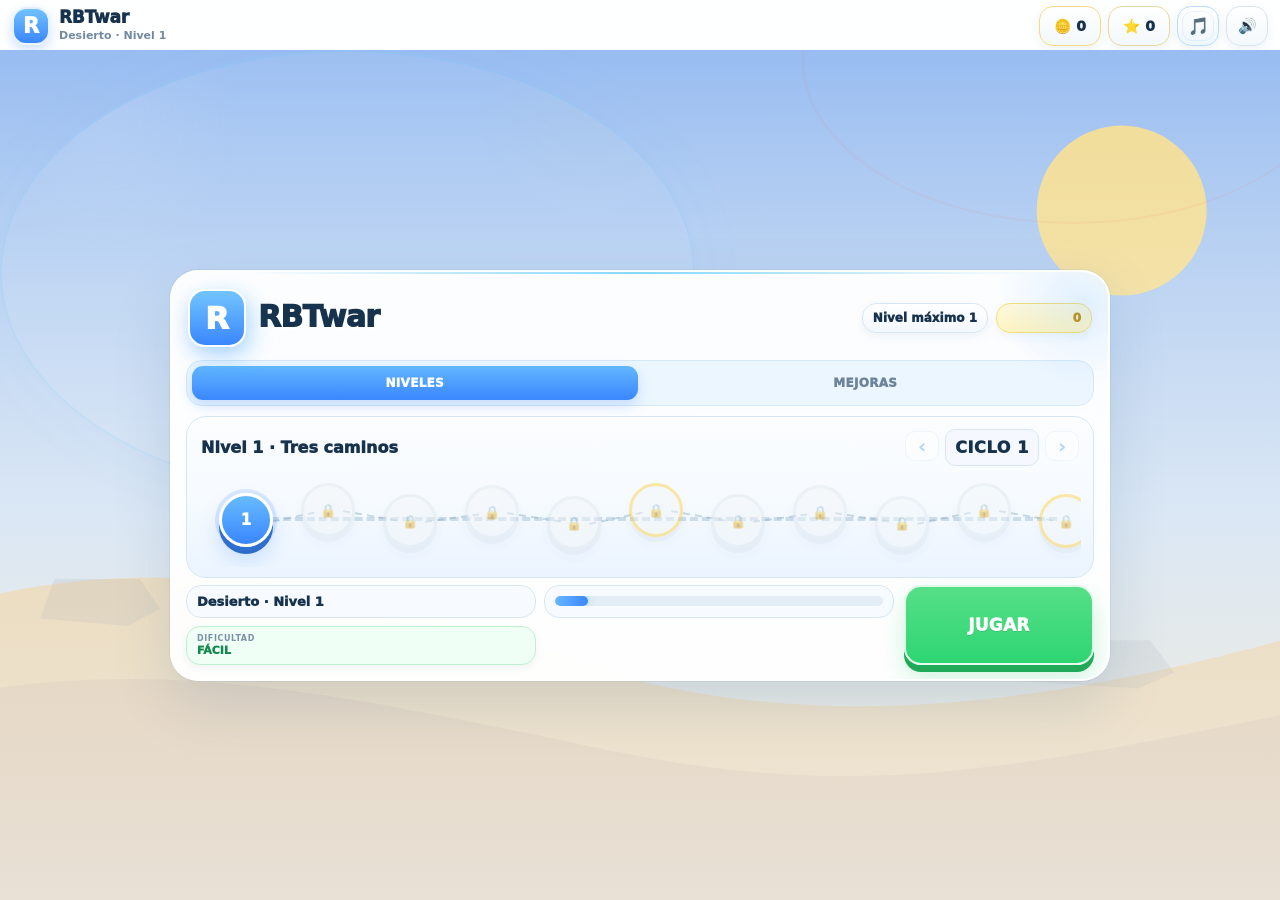
==== index.html @ 416ce88c "Completar integración visual de las 30 unidades en intros" ====
<!doctype html>
<html lang="es">
<head>
  <meta charset="utf-8" />
  <meta name="viewport" content="width=device-width, initial-scale=1, maximum-scale=1, user-scalable=no, viewport-fit=cover" />
  <meta name="theme-color" content="#DFF3FF" />
  <meta name="mobile-web-app-capable" content="yes" />
  <meta name="apple-mobile-web-app-capable" content="yes" />
  <meta name="apple-mobile-web-app-status-bar-style" content="default" />
  <meta name="description" content="RBTwar - estrategia ligera de robots por pelotones para celular." />
  <link rel="icon" href="favicon.svg?v=37" type="image/svg+xml" />
  <title>RBTwar</title>
  <link rel="stylesheet" href="styles.css?v=37" />
  <link rel="stylesheet" href="menu-v8.css?v=37" />
  <link rel="stylesheet" href="v10.css?v=37" />
  <link rel="stylesheet" href="v11.css?v=37" />
  <link rel="stylesheet" href="v12.css?v=37" />
  <link rel="stylesheet" href="v13.css?v=37" />
  <link rel="stylesheet" href="v14.css?v=37" />
  <link rel="stylesheet" href="v17.css?v=37" />
  <link rel="stylesheet" href="v24.css?v=37" />
  <link rel="stylesheet" href="v26.css?v=37" />
  <link rel="stylesheet" href="v27.css?v=37" />
  <link rel="stylesheet" href="v28.css?v=37" />
  <link rel="stylesheet" href="v31.css?v=37" />
  <link rel="stylesheet" href="v32.css?v=37" />
  <link rel="stylesheet" href="v34.css?v=37" />
  <link rel="stylesheet" href="v36.css?v=37" />
</head>
<body data-biome="desert">
  <div id="app">
    <header class="topbar">
      <div class="brand">
        <span class="brand-mark">R</span>
        <div class="brand-copy">
          <strong>RBTwar</strong>
          <small id="worldLabel">Desierto · Nivel 1</small>
        </div>
      </div>
      <div class="hud">
        <div class="hud-chip" aria-label="Monedas"><span>🪙</span><b id="coinCount">0</b></div>
        <div class="hud-chip" aria-label="Estrellas"><span>⭐</span><b id="starCount">0</b></div>
        <button id="musicBtn" class="icon-btn music-on" type="button" aria-label="Silenciar música" title="Música activada">🎵</button>
        <button id="soundBtn" class="icon-btn" type="button" aria-label="Silenciar efectos">🔊</button>
        <button id="pauseBtn" class="icon-btn" type="button" aria-label="Pausar">Ⅱ</button>
      </div>
    </header>

    <main class="game-shell">
      <canvas id="gameCanvas" aria-label="Campo de batalla de RBTwar"></canvas>

      <div id="tutorial" class="tutorial hidden">
        <span>☝️ Arrastra tus robots → 🏰 CORE rojo</span>
        <button id="tutorialClose" type="button">OK</button>
      </div>

      <div id="selectionPanel" class="selection-panel hidden">
        <div><strong id="selectedSquadLabel">BAS · 5</strong></div>
        <span id="selectedSquadType">Nv.1</span>
        <button id="cancelSelection" type="button" aria-label="Cerrar selección">×</button>
      </div>

      <div id="toast" class="toast" role="status" aria-live="polite"></div>

      <section id="startScreen" class="start-screen" aria-modal="true" role="dialog">
        <div class="start-card">
          <div class="start-hero">
            <div class="start-logo-wrap">
              <div class="start-logo">R</div>
              <span class="logo-glow"></span>
            </div>
            <div class="start-copy"><h1>RBTwar</h1></div>
            <div class="start-meta">
              <span class="meta-chip"><b id="startProgress">Nv. 1</b><small>NIVEL</small></span>
              <span class="meta-chip coin"><b id="startCoins">0</b><small>MONEDAS</small></span>
            </div>
          </div>

          <nav class="start-tabs" aria-label="Menú principal">
            <button id="campaignTab" class="start-tab active" type="button">NIVELES</button>
            <button id="upgradesTab" class="start-tab" type="button">MEJORAS</button>
          </nav>

          <section id="campaignPanel" class="start-panel campaign-panel">
            <div class="level-map">
              <div class="level-map-head"><strong id="selectedLevelInfo">Nivel 1 · Tres caminos</strong></div>
              <div id="levelPath" class="level-path" aria-label="Selección de niveles"></div>
            </div>

            <div class="campaign-footer">
              <div class="campaign-summary">
                <div class="zone-badge"><small>ZONA</small><strong id="campaignZone">Desierto</strong></div>
                <div class="army-badge"><small>EN ESTA BATALLA</small><strong id="campaignUnits">BAS</strong></div>
                <div class="campaign-progress"><span><i id="campaignProgressFill"></i></span><small>CICLO</small></div>
              </div>
              <button id="startBtn" class="start-button" type="button">JUGAR</button>
            </div>
          </section>

          <section id="upgradesPanel" class="start-panel upgrades-panel hidden">
            <div class="upgrade-head">
              <strong>MEJORAS</strong>
              <div class="upgrade-wallet">🪙 <b id="upgradeCoins">0</b></div>
            </div>
            <div id="upgradeGrid" class="upgrade-grid" aria-label="Mejoras de unidades"></div>
            <div id="upgradeStatus" class="upgrade-status"></div>
          </section>
        </div>
      </section>

      <section id="resultModal" class="modal hidden" aria-modal="true" role="dialog">
        <div class="modal-card">
          <small id="resultEyebrow">VICTORIA</small>
          <h1 id="resultTitle">Nivel completado</h1>
          <div id="resultStars" class="result-stars">⭐</div>
          <p id="resultMessage"></p>
          <div class="reward"><span>🪙</span><strong id="rewardCoins">+0</strong></div>
          <div class="modal-actions">
            <button id="replayBtn" class="secondary" type="button">↻ Repetir</button>
            <button id="upgradeResultBtn" class="secondary hidden" type="button">⬆ MEJORAR</button>
            <button id="nextBtn" class="primary" type="button">Siguiente →</button>
          </div>
        </div>
      </section>

      <section id="pauseModal" class="modal hidden" aria-modal="true" role="dialog">
        <div class="modal-card compact">
          <h2>PAUSA</h2>
          <div class="modal-actions vertical">
            <button id="resumeBtn" class="primary" type="button">▶ Continuar</button>
            <button id="restartBtn" class="secondary" type="button">↻ Reiniciar</button>
            <button id="homeBtn" class="secondary" type="button">⌂ Inicio</button>
          </div>
        </div>
      </section>
    </main>

    <footer class="bottombar">
      <button id="prevLevelBtn" type="button" aria-label="Nivel anterior">‹</button>
      <div class="level-progress"><strong id="levelProgressText">Nivel 1</strong></div>
      <button id="nextUnlockedBtn" type="button" aria-label="Siguiente nivel desbloqueado">›</button>
    </footer>
  </div>

  <div class="rotate-overlay" aria-hidden="true">
    <div class="phone-icon">↻</div>
    <strong>Gira el celular</strong>
    <span>RBTwar se juega en horizontal.</span>
  </div>

  <!-- RBTwar v37: 30 unidades globales, máximo 4 tipos por batalla y fábricas diferenciadas. -->
  <script src="src/loader-v37.js?v=37" defer></script>
  <script src="src/menu-v8.js?v=37" defer></script>
  <script src="src/menu-v12.js?v=37" defer></script>
  <script src="src/audio-v36.js?v=37" defer></script>
  <script src="src/music-v36.js?v=37" defer></script>
  <script src="src/ui-v14.js?v=37" defer></script>
  <script src="src/experience-v33.js?v=37" defer></script>
  <script src="src/experience-units-v37.js?v=37" defer></script>
  <script src="src/analytics-v34.js?v=37" defer></script>
  <script src="src/balance-ui-v32.js?v=37" defer></script>
  <script src="src/progression-ui-v34.js?v=37" defer></script>
  <script src="src/monetization-v34.js?v=37" defer></script>
  <script src="src/result-actions-v36.js?v=37" defer></script>
  <script src="src/units-ui-v37.js?v=37" defer></script>
</body>
</html>
---- styles.css ----
:root {
  color-scheme: dark;
  font-family: Inter, ui-sans-serif, system-ui, -apple-system, BlinkMacSystemFont, "Segoe UI", sans-serif;
  background: #07101a;
  color: #eef5ff;
  --panel: rgba(7, 16, 27, .94);
  --line: rgba(255,255,255,.13);
  --blue: #42b8ff;
  --red: #ff6262;
}

* { box-sizing: border-box; -webkit-tap-highlight-color: transparent; }
html, body { margin: 0; width: 100%; height: 100%; overflow: hidden; overscroll-behavior: none; background: #07101a; }
body { min-height: 100dvh; touch-action: none; user-select: none; -webkit-user-select: none; }
button { font: inherit; touch-action: manipulation; }

#app {
  width: 100%;
  height: 100dvh;
  display: grid;
  grid-template-rows: 50px minmax(0, 1fr) 48px;
  background: #07101a;
}

.topbar,
.bottombar {
  position: relative;
  z-index: 10;
  display: flex;
  align-items: center;
  justify-content: space-between;
  min-width: 0;
  background: rgba(5, 13, 23, .98);
}

.topbar {
  padding: max(5px, env(safe-area-inset-top)) max(9px, env(safe-area-inset-right)) 5px max(9px, env(safe-area-inset-left));
  border-bottom: 1px solid var(--line);
}

.bottombar {
  padding: 4px max(9px, env(safe-area-inset-right)) max(4px, env(safe-area-inset-bottom)) max(9px, env(safe-area-inset-left));
  border-top: 1px solid var(--line);
}

.brand { display: flex; align-items: center; gap: 8px; min-width: 0; }
.brand-mark {
  width: 34px;
  height: 34px;
  flex: 0 0 34px;
  border-radius: 10px;
  display: grid;
  place-items: center;
  font-size: 18px;
  font-weight: 950;
  color: #06111a;
  background: linear-gradient(145deg, #76d8ff, #319cff);
}
.brand-copy { min-width: 0; }
.brand strong { display: block; font-size: 15px; line-height: 1; letter-spacing: .3px; }
.brand small { display: block; margin-top: 4px; color: #8fa7ba; font-size: 10px; white-space: nowrap; }

.hud { display: flex; align-items: center; gap: 6px; }
.hud-chip,
.icon-btn,
.bottombar button {
  height: 38px;
  border: 1px solid var(--line);
  border-radius: 11px;
  background: rgba(255,255,255,.055);
  color: #eef5ff;
}
.hud-chip { min-width: 58px; padding: 0 9px; display: flex; align-items: center; justify-content: center; gap: 5px; font-size: 12px; }
.icon-btn { width: 42px; font-weight: 800; }

.game-shell { position: relative; min-width: 0; min-height: 0; overflow: hidden; background: #b99b63; }
#gameCanvas { display: block; width: 100%; height: 100%; background: #b99b63; touch-action: none; }

.tutorial {
  position: absolute;
  left: 50%;
  bottom: 10px;
  transform: translateX(-50%);
  z-index: 7;
  width: min(740px, calc(100% - 20px));
  min-height: 44px;
  display: flex;
  align-items: center;
  justify-content: center;
  gap: 12px;
  padding: 6px 7px 6px 11px;
  border: 1px solid rgba(255,255,255,.16);
  border-radius: 14px;
  background: rgba(5, 15, 26, .94);
  box-shadow: 0 8px 28px rgba(0,0,0,.28);
  font-size: 11px;
}
.tutorial span { color: #d0deea; white-space: nowrap; }
.tutorial b { color: #65c9ff; margin-right: 2px; }
.tutorial button {
  min-width: 54px;
  height: 34px;
  margin-left: auto;
  border: 0;
  border-radius: 10px;
  background: #309fff;
  color: white;
  font-size: 11px;
  font-weight: 800;
}

.selection-panel {
  position: absolute;
  left: 50%;
  bottom: 8px;
  transform: translateX(-50%);
  z-index: 6;
  width: min(440px, calc(100% - 20px));
  min-height: 48px;
  display: flex;
  align-items: center;
  gap: 10px;
  padding: 7px 8px 7px 11px;
  border: 1px solid rgba(66,184,255,.48);
  border-radius: 14px;
  background: rgba(5, 16, 28, .95);
  box-shadow: 0 8px 28px rgba(0,0,0,.3);
}
.selection-panel > div { flex: 1; min-width: 0; }
.selection-panel small { display: block; color: #6bcaff; font-size: 8px; letter-spacing: .8px; }
.selection-panel strong { display: block; margin-top: 2px; font-size: 13px; }
.selection-panel > span { color: #aabed0; font-size: 10px; white-space: nowrap; }
.selection-panel button {
  height: 34px;
  border: 1px solid var(--line);
  border-radius: 10px;
  background: rgba(255,255,255,.05);
  color: #eaf4fd;
  font-size: 10px;
}

.toast {
  position: absolute;
  top: 8px;
  left: 50%;
  transform: translate(-50%, -8px);
  z-index: 8;
  max-width: calc(100% - 20px);
  padding: 8px 11px;
  border: 1px solid var(--line);
  border-radius: 11px;
  background: rgba(5,15,26,.94);
  color: #deebf5;
  font-size: 10px;
  opacity: 0;
  transition: .18s ease;
  pointer-events: none;
  white-space: nowrap;
}
.toast.show { opacity: 1; transform: translate(-50%, 0); }
.hidden { display: none !important; }

.start-screen {
  position: absolute;
  inset: 0;
  z-index: 30;
  display: grid;
  place-items: center;
  padding: 10px;
  background:
    radial-gradient(circle at 25% 30%, rgba(48,159,255,.20), transparent 33%),
    radial-gradient(circle at 75% 70%, rgba(255,126,62,.08), transparent 35%),
    linear-gradient(145deg, rgba(5,13,23,.97), rgba(8,20,34,.99));
}
.start-card {
  width: min(790px, 96%);
  max-height: 96%;
  display: grid;
  grid-template-rows: auto auto auto;
  gap: 10px;
  padding: 15px;
  border: 1px solid rgba(255,255,255,.14);
  border-radius: 22px;
  background: rgba(8,18,30,.88);
  box-shadow: 0 22px 70px rgba(0,0,0,.38);
}
.start-hero {
  display: grid;
  grid-template-columns: auto 1fr auto;
  align-items: center;
  gap: 12px;
}
.start-logo {
  width: 68px;
  height: 68px;
  display: grid;
  place-items: center;
  border-radius: 20px;
  background: linear-gradient(145deg, #75d5ff, #2f9cff);
  color: #07111b;
  font-size: 38px;
  font-weight: 950;
  box-shadow: 0 12px 34px rgba(47,156,255,.24);
}
.start-copy { min-width: 0; }
.start-copy small { color: #63c7ff; font-size: 8px; font-weight: 850; letter-spacing: 1.4px; }
.start-copy h1 { margin: 2px 0 3px; font-size: 34px; line-height: .95; }
.start-copy p { margin: 0; max-width: 420px; color: #a9bdcf; font-size: 10px; line-height: 1.35; }
.start-meta { display: flex; flex-direction: column; align-items: flex-end; gap: 4px; color: #8ea6b9; font-size: 9px; }

.level-map {
  min-width: 0;
  padding: 10px 10px 8px;
  border: 1px solid rgba(255,255,255,.11);
  border-radius: 16px;
  background: linear-gradient(180deg, rgba(255,255,255,.045), rgba(255,255,255,.018));
}
.level-map-head { display: flex; align-items: end; justify-content: space-between; gap: 12px; padding: 0 2px 5px; }
.level-map-head small { display: block; color: #64c8ff; font-size: 7px; font-weight: 850; letter-spacing: 1.2px; }
.level-map-head strong { display: block; margin-top: 2px; font-size: 11px; }
.level-map-head > span { color: #7f96aa; font-size: 8px; white-space: nowrap; }
.level-path {
  height: 92px;
  display: flex;
  align-items: center;
  gap: 0;
  overflow-x: auto;
  overflow-y: hidden;
  padding: 4px 8px 10px;
  scrollbar-width: none;
  touch-action: pan-x;
  overscroll-behavior-x: contain;
}
.level-path::-webkit-scrollbar { display: none; }
.level-step {
  position: relative;
  flex: 0 0 92px;
  height: 72px;
  display: grid;
  place-items: center;
}
.level-step:nth-child(4n+1) { transform: translateY(10px); }
.level-step:nth-child(4n+2) { transform: translateY(-9px); }
.level-step:nth-child(4n+3) { transform: translateY(7px); }
.level-step:nth-child(4n) { transform: translateY(-5px); }
.level-step::after {
  content: "";
  position: absolute;
  z-index: 0;
  left: 64px;
  top: 50%;
  width: 56px;
  height: 3px;
  border-radius: 5px;
  background: repeating-linear-gradient(90deg, rgba(129,166,190,.48) 0 7px, transparent 7px 12px);
  transform-origin: left center;
}
.level-step:nth-child(4n+1)::after { transform: rotate(-12deg); }
.level-step:nth-child(4n+2)::after { transform: rotate(10deg); }
.level-step:nth-child(4n+3)::after { transform: rotate(-8deg); }
.level-step:nth-child(4n)::after { transform: rotate(9deg); }
.level-step:last-child::after { display: none; }
.level-node {
  position: relative;
  z-index: 2;
  width: 50px;
  height: 50px;
  border: 2px solid rgba(255,255,255,.15);
  border-radius: 50%;
  display: grid;
  place-items: center;
  background: #14222d;
  color: #8da5b8;
  font-weight: 950;
  font-size: 13px;
  box-shadow: 0 7px 18px rgba(0,0,0,.25);
}
.level-node.unlocked { border-color: #43b9ff; color: #eaf7ff; background: linear-gradient(145deg,#153246,#102430); }
.level-node.completed { background: linear-gradient(145deg,#297cac,#15384e); }
.level-node.selected { border-color: #fff; box-shadow: 0 0 0 4px rgba(67,185,255,.22), 0 8px 22px rgba(0,0,0,.3); transform: scale(1.08); }
.level-node.locked { opacity: .52; }
.level-stars { position: absolute; top: 57px; left: 50%; transform: translateX(-50%); min-width: 58px; text-align: center; color: #ffd866; font-size: 8px; white-space: nowrap; }
.level-lock { font-size: 13px; }

.start-button {
  justify-self: end;
  min-width: 160px;
  min-height: 42px;
  padding: 0 20px;
  border: 0;
  border-radius: 13px;
  background: linear-gradient(135deg,#2f9cff,#62d0ff);
  color: #06111a;
  font-weight: 950;
  font-size: 12px;
  letter-spacing: .5px;
  box-shadow: 0 10px 28px rgba(47,156,255,.25);
}

.modal {
  position: absolute;
  inset: 0;
  z-index: 20;
  display: grid;
  place-items: center;
  padding: 12px;
  background: rgba(1,6,12,.68);
  backdrop-filter: blur(5px);
}
.modal-card {
  width: min(380px, 92%);
  max-height: 92%;
  overflow: auto;
  padding: 18px;
  border: 1px solid rgba(255,255,255,.14);
  border-radius: 20px;
  background: linear-gradient(180deg, rgba(17,35,54,.99), rgba(7,16,27,.99));
  text-align: center;
  box-shadow: 0 18px 60px rgba(0,0,0,.45);
}
.modal-card.compact { width: min(330px, 90%); }
.modal-card > small { color: #70cbff; font-size: 10px; font-weight: 850; letter-spacing: 1.7px; }
.modal-card h1 { margin: 5px 0; font-size: 23px; }
.modal-card h2 { margin: 5px 0; font-size: 20px; }
.modal-card p { margin: 8px 0; color: #adc0d1; font-size: 11px; line-height: 1.4; }
.result-stars { min-height: 34px; margin: 7px 0; font-size: 28px; letter-spacing: 3px; }
.reward { display: flex; justify-content: space-between; gap: 10px; margin: 10px 0 12px; padding: 10px 11px; border: 1px solid var(--line); border-radius: 12px; background: rgba(255,255,255,.05); font-size: 11px; }
.reward span { color: #91a7bb; }
.reward strong { color: #ffd26f; }
.modal-actions { display: grid; grid-template-columns: 1fr 1.25fr; gap: 8px; }
.modal-actions.vertical { grid-template-columns: 1fr; }
.modal-actions button { min-height: 40px; border: 0; border-radius: 11px; font-weight: 850; font-size: 11px; }
.primary { background: linear-gradient(135deg,#2e9fff,#58c8ff); color: #06111b; }
.secondary { background: rgba(255,255,255,.08); color: #eaf4fd; border: 1px solid var(--line) !important; }

.bottombar button { width: 52px; padding: 0; font-size: 20px; }
.bottombar button:disabled { opacity: .25; }
.level-progress { flex: 1; text-align: center; line-height: 1.05; }
.level-progress small { display: block; color: #8198ac; font-size: 8px; letter-spacing: .7px; }
.level-progress strong { display: block; margin-top: 3px; font-size: 11px; }

.rotate-overlay { display: none; }

@media (max-height: 420px) and (orientation: landscape) {
  #app { grid-template-rows: 46px minmax(0, 1fr) 44px; }
  .topbar { padding-top: 4px; padding-bottom: 4px; }
  .brand-mark { width: 31px; height: 31px; flex-basis: 31px; font-size: 16px; }
  .brand strong { font-size: 14px; }
  .brand small { font-size: 9px; }
  .hud-chip, .icon-btn { height: 34px; }
  .hud-chip { min-width: 54px; }
  .icon-btn { width: 38px; }
  .bottombar button { height: 34px; }
  .tutorial { bottom: 6px; min-height: 40px; font-size: 10px; }
  .selection-panel { bottom: 6px; min-height: 42px; }
  .start-card { padding: 10px 12px; gap: 7px; }
  .start-logo { width: 56px; height: 56px; border-radius: 17px; font-size: 31px; }
  .start-copy h1 { font-size: 28px; }
  .start-copy p { font-size: 9px; }
  .level-map { padding: 7px 8px 5px; }
  .level-path { height: 78px; padding-bottom: 6px; }
  .level-step { height: 62px; flex-basis: 82px; }
  .level-node { width: 44px; height: 44px; font-size: 12px; }
  .level-stars { top: 50px; }
  .level-step::after { left: 59px; width: 48px; }
  .start-button { min-height: 37px; min-width: 142px; }
}

@media (max-width: 700px) and (orientation: landscape) {
  .brand small { display: none; }
  .tutorial { gap: 7px; width: calc(100% - 14px); }
  .tutorial span { font-size: 8px; }
  .tutorial button { min-width: 48px; }
  .selection-panel > span { display: none; }
  .start-meta { font-size: 8px; }
  .level-map-head > span { display: none; }
}

@media (orientation: portrait) and (max-width: 900px) {
  #app { visibility: hidden; }
  .rotate-overlay {
    position: fixed;
    inset: 0;
    z-index: 999;
    display: flex;
    flex-direction: column;
    align-items: center;
    justify-content: center;
    gap: 8px;
    padding: 30px;
    background: #07101a;
    color: #eef5ff;
    text-align: center;
  }
  .phone-icon { width: 62px; height: 62px; display: grid; place-items: center; border: 2px solid #42b8ff; border-radius: 18px; color: #42b8ff; font-size: 36px; }
  .rotate-overlay strong { margin-top: 7px; font-size: 22px; }
  .rotate-overlay span { color: #93aabd; font-size: 13px; }
}
---- menu-v8.css ----
/* RBTwar v8 — menú principal y taller de mejoras */
body.menu-open #app { grid-template-rows: 50px minmax(0, 1fr) 0; }
body.menu-open .bottombar { display: none; }
body.menu-open #pauseBtn { visibility: hidden; }

.start-screen {
  padding: 8px;
  overflow: auto;
  background:
    radial-gradient(circle at 17% 22%, rgba(56,184,255,.24), transparent 27%),
    radial-gradient(circle at 82% 72%, rgba(255,102,72,.12), transparent 30%),
    linear-gradient(150deg, rgba(3,10,18,.985), rgba(7,24,39,.985));
}
.start-screen::before,
.start-screen::after {
  content: "";
  position: absolute;
  pointer-events: none;
  opacity: .16;
}
.start-screen::before {
  width: 54%; height: 52%; left: -8%; bottom: -24%;
  border: 2px solid rgba(82,197,255,.65);
  border-radius: 50%;
  box-shadow: 0 0 90px rgba(51,166,255,.18);
}
.start-screen::after {
  width: 42%; height: 38%; right: -5%; top: -18%;
  border: 2px solid rgba(255,104,86,.48);
  border-radius: 50%;
}

.start-card {
  position: relative;
  z-index: 1;
  width: min(940px, 98%);
  max-height: 98%;
  gap: 7px;
  padding: 11px 13px 12px;
  border: 1px solid rgba(121,199,245,.20);
  border-radius: 22px;
  background:
    linear-gradient(180deg, rgba(15,31,47,.95), rgba(6,16,27,.96));
  box-shadow: 0 24px 80px rgba(0,0,0,.48), inset 0 1px rgba(255,255,255,.04);
  overflow: hidden;
}
.start-card::before {
  content: "";
  position: absolute;
  height: 2px;
  left: 8%; right: 8%; top: 0;
  background: linear-gradient(90deg, transparent, #53c7ff, transparent);
  opacity: .7;
}

.start-hero {
  grid-template-columns: auto minmax(0,1fr) auto;
  gap: 11px;
  min-height: 57px;
}
.start-logo-wrap { position: relative; width: 58px; height: 58px; }
.start-logo {
  position: relative;
  z-index: 2;
  width: 58px;
  height: 58px;
  border-radius: 17px;
  font-size: 32px;
  background: linear-gradient(145deg,#85ddff,#2c9eff 62%,#2479d9);
  border: 1px solid rgba(255,255,255,.38);
  box-shadow: inset 0 1px rgba(255,255,255,.45), 0 9px 28px rgba(35,160,255,.31);
}
.logo-glow {
  position: absolute;
  inset: 7px -8px -8px 7px;
  border-radius: 19px;
  background: rgba(52,178,255,.22);
  filter: blur(12px);
}
.start-copy small { color: #72d0ff; font-size: 7px; letter-spacing: 1.45px; }
.start-copy h1 { margin: 1px 0 2px; font-size: 31px; letter-spacing: -.7px; }
.start-copy p { max-width: 530px; color: #9fb6c8; font-size: 9px; line-height: 1.3; }
.start-meta { flex-direction: row; align-items: center; gap: 6px; }
.meta-chip {
  min-width: 85px;
  padding: 7px 9px;
  border: 1px solid rgba(255,255,255,.10);
  border-radius: 11px;
  background: rgba(255,255,255,.035);
  text-align: right;
}
.meta-chip b { display: block; color: #eef8ff; font-size: 10px; white-space: nowrap; }
.meta-chip small { display: block; margin-top: 1px; color: #748fa4; font-size: 6px; letter-spacing: .8px; }
.meta-chip.coin b { color: #ffd66d; }

.start-tabs {
  height: 30px;
  display: flex;
  align-items: center;
  gap: 5px;
  padding: 3px;
  border: 1px solid rgba(255,255,255,.08);
  border-radius: 10px;
  background: rgba(1,9,16,.42);
}
.start-tab {
  height: 22px;
  padding: 0 13px;
  border: 0;
  border-radius: 7px;
  background: transparent;
  color: #7f9aae;
  font-size: 8px;
  font-weight: 900;
  letter-spacing: .5px;
}
.start-tab.active {
  color: #06131e;
  background: linear-gradient(135deg,#53c8ff,#8de1ff);
  box-shadow: 0 4px 14px rgba(45,175,255,.20);
}

.start-panel { min-width: 0; }
.campaign-panel { display: grid; gap: 7px; }
.level-map {
  padding: 8px 9px 6px;
  border-color: rgba(109,192,238,.15);
  background:
    linear-gradient(180deg, rgba(35,67,89,.22), rgba(255,255,255,.015));
}
.level-map-head { padding-bottom: 2px; }
.level-map-head small { color: #6bd0ff; }
.level-map-head strong { font-size: 10px; color: #edf8ff; }
.level-map-head > span { color: #6e8799; font-size: 7px; }
.level-path { height: 76px; padding: 1px 7px 6px; }
.level-step { height: 60px; flex-basis: 82px; }
.level-step:nth-child(4n+1) { transform: translateY(7px); }
.level-step:nth-child(4n+2) { transform: translateY(-6px); }
.level-step:nth-child(4n+3) { transform: translateY(5px); }
.level-step:nth-child(4n) { transform: translateY(-4px); }
.level-step::after { left: 56px; width: 55px; height: 2px; opacity: .85; }
.level-node {
  width: 43px;
  height: 43px;
  font-size: 11px;
  border-width: 1.5px;
}
.level-node.unlocked { background: linear-gradient(145deg,#153a52,#0f2838); }
.level-node.completed { background: linear-gradient(145deg,#2685b8,#17415b); }
.level-node.world-start { box-shadow: 0 0 0 2px rgba(255,205,92,.20), 0 8px 20px rgba(0,0,0,.24); }
.level-node.selected { transform: scale(1.10); box-shadow: 0 0 0 3px rgba(80,199,255,.20), 0 0 18px rgba(61,189,255,.25); }
.level-stars { top: 48px; font-size: 7px; }

.campaign-footer {
  display: grid;
  grid-template-columns: minmax(0,1fr) auto;
  align-items: stretch;
  gap: 8px;
}
.campaign-summary {
  min-width: 0;
  display: grid;
  grid-template-columns: minmax(95px,.7fr) minmax(145px,1.25fr) minmax(95px,.7fr);
  gap: 5px;
}
.zone-badge,.army-badge,.campaign-progress {
  min-width: 0;
  padding: 6px 8px;
  border: 1px solid rgba(255,255,255,.08);
  border-radius: 10px;
  background: rgba(255,255,255,.028);
}
.zone-badge small,.army-badge small,.campaign-progress small {
  display: block;
  color: #668397;
  font-size: 6px;
  letter-spacing: .8px;
}
.zone-badge strong,.army-badge strong {
  display: block;
  overflow: hidden;
  margin-top: 2px;
  color: #d9edf9;
  font-size: 8px;
  text-overflow: ellipsis;
  white-space: nowrap;
}
.campaign-progress span {
  display: block;
  height: 5px;
  margin: 3px 0 4px;
  overflow: hidden;
  border-radius: 4px;
  background: rgba(255,255,255,.07);
}
.campaign-progress i {
  display: block;
  width: 3%;
  height: 100%;
  border-radius: inherit;
  background: linear-gradient(90deg,#259dff,#66d8ff);
  box-shadow: 0 0 8px rgba(67,194,255,.45);
}
.start-button {
  align-self: stretch;
  min-width: 154px;
  min-height: 39px;
  border-radius: 11px;
  font-size: 10px;
  box-shadow: 0 8px 24px rgba(47,156,255,.22), inset 0 1px rgba(255,255,255,.4);
}

/* Taller */
.upgrades-panel {
  display: grid;
  grid-template-rows: auto minmax(0,1fr) auto;
  gap: 6px;
  min-height: 142px;
  padding: 8px;
  border: 1px solid rgba(109,192,238,.15);
  border-radius: 15px;
  background: linear-gradient(180deg, rgba(35,67,89,.20), rgba(255,255,255,.012));
}
.upgrade-head { display: flex; align-items: center; justify-content: space-between; gap: 10px; }
.upgrade-head small { display: block; color: #6bd0ff; font-size: 6px; letter-spacing: 1px; }
.upgrade-head strong { display: block; margin-top: 1px; font-size: 10px; }
.upgrade-wallet {
  min-width: 76px;
  padding: 5px 9px;
  border: 1px solid rgba(255,211,91,.18);
  border-radius: 10px;
  background: rgba(255,201,73,.055);
  color: #ffd66d;
  text-align: center;
  font-size: 10px;
}
.upgrade-grid {
  min-width: 0;
  display: flex;
  gap: 7px;
  overflow-x: auto;
  overflow-y: hidden;
  padding: 1px 1px 4px;
  touch-action: pan-x;
  scrollbar-width: none;
}
.upgrade-grid::-webkit-scrollbar { display: none; }
.upgrade-card {
  flex: 0 0 206px;
  min-width: 206px;
  display: grid;
  grid-template-rows: auto auto auto auto;
  gap: 5px;
  padding: 8px;
  border: 1px solid rgba(80,190,245,.17);
  border-radius: 13px;
  background: linear-gradient(155deg, rgba(25,54,73,.72), rgba(9,22,33,.86));
  box-shadow: inset 0 1px rgba(255,255,255,.03);
}
.upgrade-card.locked { filter: grayscale(.65); opacity: .57; }
.upgrade-card-top { display: grid; grid-template-columns: 38px minmax(0,1fr) auto; gap: 6px; align-items: center; }
.unit-emblem {
  width: 38px;
  height: 38px;
  display: grid;
  place-items: center;
  border: 1px solid rgba(94,206,255,.38);
  border-radius: 11px;
  background: radial-gradient(circle at 35% 25%, rgba(108,214,255,.25), transparent 40%), #102b3c;
  color: #71d4ff;
  font-size: 9px;
  font-weight: 950;
  letter-spacing: .4px;
}
.unit-heavy .unit-emblem { color: #ffce75; border-color: rgba(255,206,117,.35); background-color: #352d22; }
.unit-sniper .unit-emblem { color: #c8afff; border-color: rgba(200,175,255,.35); background-color: #29233b; }
.unit-fast .unit-emblem { color: #8fffd1; border-color: rgba(143,255,209,.35); background-color: #17362e; }
.unit-copy { min-width: 0; }
.unit-copy small { display: block; color: #5f8297; font-size: 5.5px; letter-spacing: .5px; white-space: nowrap; }
.unit-copy strong { display: block; margin-top: 1px; font-size: 10px; }
.unit-copy span { display: block; overflow: hidden; margin-top: 1px; color: #829bab; font-size: 6.5px; text-overflow: ellipsis; white-space: nowrap; }
.unit-level {
  padding: 4px 5px;
  border: 1px solid rgba(255,255,255,.08);
  border-radius: 8px;
  color: #d8ecf7;
  font-size: 7px;
  white-space: nowrap;
}
.upgrade-stats { display: grid; grid-template-columns: repeat(3,1fr); gap: 3px; }
.upgrade-stats span {
  padding: 4px 3px;
  border-radius: 6px;
  background: rgba(255,255,255,.035);
  color: #d7e7f1;
  text-align: center;
  font-size: 7px;
}
.upgrade-stats b { margin-right: 3px; color: #66879a; font-size: 5.5px; }
.upgrade-bonus { color: #73cfff; font-size: 6.5px; white-space: nowrap; }
.upgrade-buy {
  min-height: 29px;
  display: flex;
  align-items: center;
  justify-content: space-between;
  gap: 5px;
  padding: 0 8px;
  border: 0;
  border-radius: 8px;
  background: linear-gradient(135deg,#2b9df1,#5acfff);
  color: #06121c;
  font-size: 7px;
  font-weight: 900;
}
.upgrade-buy strong { font-size: 8px; }
.upgrade-buy:disabled { background: rgba(255,255,255,.055); color: #607789; opacity: .72; }
.upgrade-buy.maxed { color: #75d6a7; border: 1px solid rgba(117,214,167,.18); }
.upgrade-status {
  min-height: 16px;
  color: #7894a7;
  font-size: 7px;
  text-align: center;
}
.upgrade-status.success { color: #77ddb0; }

@media (max-height: 420px) and (orientation: landscape) {
  body.menu-open #app { grid-template-rows: 46px minmax(0,1fr) 0; }
  .start-screen { padding: 5px; }
  .start-card { width: min(920px, 99%); padding: 7px 10px 8px; gap: 5px; border-radius: 17px; }
  .start-hero { min-height: 44px; }
  .start-logo-wrap,.start-logo { width: 45px; height: 45px; }
  .start-logo { border-radius: 14px; font-size: 25px; }
  .start-copy h1 { font-size: 24px; }
  .start-copy p { font-size: 7.5px; }
  .meta-chip { min-width: 71px; padding: 4px 6px; }
  .meta-chip b { font-size: 8px; }
  .start-tabs { height: 25px; }
  .start-tab { height: 19px; font-size: 7px; }
  .level-map { padding: 5px 7px 3px; }
  .level-path { height: 61px; }
  .level-step { height: 49px; flex-basis: 73px; }
  .level-node { width: 36px; height: 36px; font-size: 9px; }
  .level-stars { top: 40px; font-size: 6px; }
  .level-step::after { left: 49px; width: 51px; }
  .campaign-footer { gap: 6px; }
  .zone-badge,.army-badge,.campaign-progress { padding: 4px 6px; }
  .start-button { min-width: 135px; min-height: 34px; }
  .upgrades-panel { min-height: 117px; padding: 5px 6px; gap: 4px; }
  .upgrade-card { flex-basis: 188px; min-width: 188px; padding: 6px; gap: 3px; }
  .upgrade-card-top { grid-template-columns: 31px minmax(0,1fr) auto; }
  .unit-emblem { width: 31px; height: 31px; border-radius: 9px; font-size: 7px; }
  .upgrade-buy { min-height: 24px; }
}

@media (max-width: 700px) and (orientation: landscape) {
  .start-meta { display: none; }
  .campaign-summary { grid-template-columns: .8fr 1.2fr; }
  .campaign-progress { display: none; }
  .upgrade-card { flex-basis: 180px; min-width: 180px; }
}
---- v10.css ----
/* RBTwar v10 visual tweaks */
#soundBtn.sound-off { opacity: .5; filter: grayscale(1); }
#soundBtn { font-size: 15px; }
@media (max-width: 700px) and (orientation: landscape) {
  #soundBtn { width: 36px; }
}
---- v11.css ----
/* RBTwar v11 — profundidad estratégica y Frente Infinito */
.strategy-role {
  display: grid;
  gap: 2px;
  padding: 6px 7px;
  border: 1px solid rgba(104,202,255,.13);
  border-radius: 9px;
  background: rgba(6,17,27,.58);
}
.strategy-role small {
  color: #6fd2ff;
  font-size: 6px;
  font-weight: 950;
  letter-spacing: .9px;
}
.strategy-role strong {
  color: #e9f7ff;
  font-size: 7px;
  line-height: 1.25;
}
.strategy-role span {
  color: #829bad;
  font-size: 6px;
  line-height: 1.2;
}

.endless-step {
  margin-left: 12px;
}
.endless-step::before {
  content: "∞";
  position: absolute;
  left: -11px;
  top: 50%;
  z-index: 3;
  transform: translateY(-50%);
  color: #ffd36b;
  font-size: 13px;
  font-weight: 950;
  text-shadow: 0 0 12px rgba(255,197,68,.4);
}
.level-node.endless-node {
  border-color: #ffd36b;
  color: #fff4c9;
  background: linear-gradient(145deg,#584519,#262317);
  box-shadow: 0 0 0 3px rgba(255,199,72,.10), 0 8px 24px rgba(0,0,0,.28);
}
.level-node.endless-node.selected {
  border-color: #fff;
  box-shadow: 0 0 0 4px rgba(255,205,92,.20), 0 0 22px rgba(255,190,65,.30);
}
.endless-step .level-stars { color: #ffd36b; }

body.endless-unlocked .level-map {
  border-color: rgba(255,204,91,.18);
}
body.endless-unlocked .campaign-progress i {
  box-shadow: 0 0 10px rgba(255,202,80,.35);
}

@media (max-height: 420px) and (orientation: landscape) {
  .strategy-role { padding: 4px 6px; gap: 1px; }
  .strategy-role span { display: none; }
  .strategy-role strong { font-size: 6.5px; }
}
---- v12.css ----
/* RBTwar v12 — progresión numérica continua */
.level-gap{
  flex:0 0 42px;
  height:60px;
  display:grid;
  place-items:center;
  color:#6f8ba0;
  font-size:16px;
  font-weight:900;
  letter-spacing:3px;
}
body.boss-level .level-map{
  border-color:rgba(255,205,92,.25);
  box-shadow:inset 0 0 24px rgba(255,190,70,.035);
}
body.boss-level .level-node.selected{
  border-color:#ffd56b;
  box-shadow:0 0 0 3px rgba(255,205,92,.18),0 0 20px rgba(255,193,69,.22);
}
body.boss-level .level-map-head small{color:#ffd56b;}
---- v13.css ----
/* RBTwar v13 — interfaz visual limpia, táctil y con poco texto */
:root{--cyan:#59c9ff;--cyan2:#249cff;--ink:#06111b;--gold:#ffd36a;--green:#64dc72}
button{cursor:pointer}
button:active,.pressed{transform:scale(.97)}

.topbar{min-height:52px;padding-inline:12px;background:linear-gradient(180deg,#081624,#05101a);box-shadow:0 4px 18px rgba(0,0,0,.22)}
.brand{gap:9px}.brand-mark{width:38px;height:38px;flex-basis:38px;border-radius:12px;font-size:21px;box-shadow:0 5px 18px rgba(51,174,255,.25)}
.brand strong{font-size:17px}.brand small{font-size:11px;margin-top:3px;color:#9bb2c4}
.hud{gap:7px}.hud-chip,.icon-btn{height:40px;border-radius:12px;font-size:14px}.hud-chip{min-width:62px}.icon-btn{width:42px;font-size:17px}

.start-screen{padding:8px;background:radial-gradient(circle at 18% 20%,rgba(62,194,255,.26),transparent 30%),radial-gradient(circle at 80% 80%,rgba(80,105,255,.14),transparent 34%),linear-gradient(155deg,#06121f,#0b2134 55%,#07131f)}
.start-card{width:min(900px,98%);padding:14px 15px 13px;gap:10px;border-radius:24px;border:1px solid rgba(110,207,255,.24);background:linear-gradient(180deg,rgba(15,37,56,.96),rgba(5,17,29,.98));box-shadow:0 24px 80px rgba(0,0,0,.48),inset 0 1px rgba(255,255,255,.05)}
.start-hero{grid-template-columns:auto 1fr auto;gap:12px;min-height:64px}.start-logo-wrap,.start-logo{width:64px;height:64px}.start-logo{border-radius:19px;font-size:35px}.start-copy small,.start-copy p{display:none}.start-copy h1{font-size:34px;margin:0;letter-spacing:-1px}
.start-meta{gap:7px}.meta-chip{min-width:105px;padding:8px 11px;border-radius:13px;background:rgba(255,255,255,.045)}.meta-chip b{font-size:12px}.meta-chip small{font-size:8px;margin-top:2px}

.start-tabs{height:43px;padding:4px;border-radius:13px}.start-tab{height:33px;flex:1;font-size:12px;border-radius:9px;letter-spacing:.3px}.start-tab.active{box-shadow:0 5px 18px rgba(48,180,255,.25)}
.level-map{padding:10px 11px 8px;border-radius:16px}.level-map-head{padding:0 3px 5px}.level-map-head small,.level-map-head>span{display:none}.level-map-head strong{font-size:14px;color:white}.level-path{height:98px;padding:5px 8px 10px}.level-step{height:73px;flex-basis:88px}.level-node{width:52px;height:52px;font-size:15px;border-width:2px}.level-stars{top:58px;font-size:10px}.level-gap{height:72px;font-size:18px}

.campaign-footer{grid-template-columns:minmax(0,1fr) 190px;gap:10px;min-height:54px}.campaign-summary{grid-template-columns:1fr 1fr;gap:7px}.army-badge{display:none}.zone-badge,.campaign-progress{padding:8px 10px;border-radius:12px}.zone-badge small,.campaign-progress small{display:none}.zone-badge strong{font-size:12px;margin:0}.campaign-progress{display:flex;align-items:center}.campaign-progress span{width:100%;height:9px;margin:0}.start-button{min-width:190px;min-height:52px;border-radius:14px;font-size:16px;background:linear-gradient(180deg,#77ea79,#39bd55);color:#05140a;border:1px solid rgba(255,255,255,.38);box-shadow:0 8px 0 #218b3a,0 12px 28px rgba(46,194,82,.25)}.start-button:active{box-shadow:0 3px 0 #218b3a;transform:translateY(4px)}

.upgrades-panel{min-height:175px;padding:10px;border-radius:16px;gap:8px}.upgrade-head small{display:none}.upgrade-head strong{font-size:15px}.upgrade-wallet{font-size:13px;padding:7px 11px}.upgrade-grid{gap:9px}.upgrade-card{flex-basis:190px;min-width:190px;padding:10px;gap:8px;border-radius:15px}.upgrade-card-top{min-height:42px}.unit-emblem{font-size:23px}.unit-copy strong{font-size:14px}.unit-copy span{font-size:9px;margin-top:2px}.unit-level{min-width:30px;height:30px;font-size:13px}.upgrade-stats{gap:5px}.upgrade-stats span{font-size:12px;padding:6px}.upgrade-stats b{font-size:12px}.upgrade-bonus,.strategy-role,.upgrade-status{display:none!important}.upgrade-buy{min-height:38px!important;font-size:11px!important;border-radius:10px!important}

.tutorial{bottom:8px;min-height:48px;font-size:12px;border-radius:15px}.tutorial span{font-size:12px!important}.tutorial span:not(:first-child){display:none}.tutorial button{height:36px;min-width:56px;font-size:12px}
.selection-panel{width:auto;min-width:210px;min-height:48px;padding:7px 8px 7px 12px;border-radius:15px}.selection-panel small{display:none}.selection-panel strong{font-size:15px;margin:0}.selection-panel>span{font-size:12px}.selection-panel button{width:38px;height:36px;font-size:0}.selection-panel button::after{content:'×';font-size:22px}
.toast{font-size:12px;padding:9px 13px;border-radius:12px}

.modal-card{width:min(350px,90%);padding:18px;border-radius:22px}.modal-card>small{font-size:11px}.modal-card h1{font-size:25px}.modal-card h2{font-size:23px}.modal-card p{font-size:12px;min-height:0}.result-stars{font-size:30px}.reward{font-size:13px}.modal-actions button{min-height:44px;font-size:13px}
.pause-modal p{display:none}

.bottombar{min-height:46px}.bottombar button{width:58px;height:38px;font-size:23px}.level-progress small{display:none}.level-progress strong{font-size:13px;margin:0}

@media(max-height:420px) and (orientation:landscape){
 .topbar{min-height:46px}.brand-mark{width:33px;height:33px;flex-basis:33px;font-size:18px}.brand strong{font-size:15px}.brand small{font-size:9px}.hud-chip,.icon-btn{height:34px}
 .start-card{padding:10px 12px;gap:7px}.start-hero{min-height:52px}.start-logo-wrap,.start-logo{width:52px;height:52px}.start-logo{font-size:29px}.start-copy h1{font-size:28px}.meta-chip{padding:6px 8px;min-width:92px}.meta-chip b{font-size:10px}.meta-chip small{font-size:7px}
 .start-tabs{height:36px}.start-tab{height:28px;font-size:10px}.level-path{height:78px}.level-step{height:61px;flex-basis:78px}.level-node{width:44px;height:44px;font-size:12px}.level-stars{top:50px}.campaign-footer{min-height:43px;grid-template-columns:minmax(0,1fr) 160px}.start-button{min-width:160px;min-height:43px;font-size:13px}.zone-badge,.campaign-progress{padding:6px 8px}.zone-badge strong{font-size:10px}
 .upgrades-panel{min-height:142px;padding:7px}.upgrade-card{flex-basis:172px;min-width:172px;padding:7px;gap:5px}.unit-copy strong{font-size:12px}.upgrade-stats span{font-size:10px;padding:4px}.upgrade-buy{min-height:32px!important}
}
---- v14.css ----
/* RBTwar v14 — paleta limpia, poco texto, sin scroll */
:root{
  --bg:#14213D;
  --primary:#3A86FF;
  --reward:#FFCC33;
  --success:#2ED573;
  --danger:#FF4757;
  --text:#FFFFFF;
  --muted:#D9E1EC;
  --panel:rgba(20,33,61,.94);
  --panel2:rgba(255,255,255,.065);
  --line:rgba(217,225,236,.16);
}
*{box-sizing:border-box}
html,body{width:100%;height:100%;margin:0;overflow:hidden;background:var(--bg);color:var(--text)}
body{overscroll-behavior:none}
#app{height:100dvh;min-height:100dvh;overflow:hidden;background:var(--bg)}
button{font-family:inherit;touch-action:manipulation}

.topbar,.bottombar{background:#101C35!important;border-color:var(--line)!important;color:var(--text)!important}
.topbar{box-shadow:0 4px 16px rgba(0,0,0,.18)!important}
.brand-mark,.start-logo{background:var(--primary)!important;color:#0D1A33!important;box-shadow:0 8px 20px rgba(58,134,255,.25)!important}
.brand strong,.start-copy h1,.level-map-head strong,.level-progress strong{color:var(--text)!important}
.brand small{color:var(--muted)!important}
.hud-chip,.icon-btn{background:rgba(255,255,255,.055)!important;border:1px solid var(--line)!important;color:var(--text)!important}
.hud-chip:first-child span,.meta-chip.coin b,.upgrade-wallet,.reward strong{color:var(--reward)!important}
.icon-btn:hover,.hud-chip:hover{border-color:rgba(58,134,255,.45)!important}

.start-screen{
  padding:10px!important;
  background-image:linear-gradient(rgba(20,33,61,.48),rgba(20,33,61,.74)),url('assets/backgrounds/menu.svg')!important;
  background-size:cover!important;background-position:center!important;background-repeat:no-repeat!important;
}
body[data-biome="desert"] .start-screen{background-image:linear-gradient(rgba(20,33,61,.50),rgba(20,33,61,.76)),url('assets/backgrounds/desert.svg')!important}
body[data-biome="canyon"] .start-screen{background-image:linear-gradient(rgba(20,33,61,.50),rgba(20,33,61,.76)),url('assets/backgrounds/canyon.svg')!important}
body[data-biome="forest"] .start-screen{background-image:linear-gradient(rgba(20,33,61,.48),rgba(20,33,61,.78)),url('assets/backgrounds/forest.svg')!important}
body[data-biome="snow"] .start-screen{background-image:linear-gradient(rgba(20,33,61,.52),rgba(20,33,61,.78)),url('assets/backgrounds/snow.svg')!important}
body[data-biome="city"] .start-screen{background-image:linear-gradient(rgba(20,33,61,.42),rgba(20,33,61,.74)),url('assets/backgrounds/city.svg')!important}
body[data-biome="elite"] .start-screen{background-image:linear-gradient(rgba(20,33,61,.40),rgba(20,33,61,.72)),url('assets/backgrounds/elite.svg')!important}

.start-card{
  width:min(920px,96vw)!important;
  max-height:calc(100dvh - 92px)!important;
  overflow:hidden!important;
  padding:14px!important;gap:10px!important;
  border:1px solid rgba(58,134,255,.35)!important;
  border-radius:24px!important;
  background:rgba(20,33,61,.94)!important;
  box-shadow:0 24px 64px rgba(0,0,0,.36)!important;
  backdrop-filter:blur(10px);
}
.start-hero{grid-template-columns:auto 1fr auto!important;align-items:center!important;gap:12px!important;min-height:58px!important}
.start-logo-wrap,.start-logo{width:58px!important;height:58px!important}.start-logo{border-radius:17px!important;font-size:31px!important}
.start-copy h1{font-size:30px!important;margin:0!important;letter-spacing:-.8px!important}
.start-copy small,.start-copy p{display:none!important}
.start-meta{gap:8px!important}
.meta-chip{min-width:96px!important;padding:7px 10px!important;border-radius:13px!important;background:var(--panel2)!important;border:1px solid var(--line)!important}
.meta-chip b{font-size:12px!important;color:var(--text)!important}.meta-chip small{display:none!important}
.meta-chip.coin b{color:var(--reward)!important}

.start-tabs{height:42px!important;padding:4px!important;border-radius:13px!important;background:rgba(8,17,32,.55)!important;border:1px solid var(--line)!important}
.start-tab{height:32px!important;border-radius:9px!important;border:0!important;background:transparent!important;color:var(--muted)!important;font-size:12px!important;font-weight:900!important}
.start-tab.active{background:var(--primary)!important;color:#fff!important;box-shadow:0 6px 16px rgba(58,134,255,.25)!important}

.level-map{padding:10px 12px!important;border-radius:17px!important;background:rgba(9,23,44,.60)!important;border:1px solid var(--line)!important;min-height:138px!important}
.level-map-head{padding:0 2px 5px!important}.level-map-head strong{font-size:15px!important}.level-map-head small,.level-map-head>span{display:none!important}
.level-path{height:96px!important;padding:4px 6px 9px!important;overflow-x:auto!important;overflow-y:hidden!important;scrollbar-width:none!important}.level-path::-webkit-scrollbar{display:none!important}
.level-step{height:70px!important;flex-basis:82px!important}.level-node{width:50px!important;height:50px!important;border-radius:16px!important;font-size:15px!important;font-weight:900!important;background:rgba(255,255,255,.045)!important;border:2px solid rgba(217,225,236,.14)!important;color:var(--muted)!important}
.level-node.unlocked{border-color:rgba(58,134,255,.65)!important;color:#fff!important;background:rgba(58,134,255,.12)!important}
.level-node.selected{background:var(--primary)!important;color:#fff!important;border-color:#86B6FF!important;box-shadow:0 0 0 4px rgba(58,134,255,.16),0 8px 18px rgba(58,134,255,.22)!important}
.level-node.locked{opacity:.44!important}
.level-node.world-start{border-color:var(--reward)!important}
.level-stars{top:56px!important;color:var(--reward)!important;font-size:10px!important}
.level-gap{color:var(--muted)!important}

.campaign-footer{grid-template-columns:minmax(0,1fr) 190px!important;gap:10px!important;min-height:54px!important}
.campaign-summary{grid-template-columns:1fr 1fr!important;gap:8px!important}.army-badge{display:none!important}
.zone-badge,.campaign-progress{padding:8px 10px!important;border-radius:13px!important;background:rgba(255,255,255,.045)!important;border:1px solid var(--line)!important}
.zone-badge small,.campaign-progress small{display:none!important}.zone-badge strong{font-size:13px!important;color:var(--text)!important;margin:0!important}
.campaign-progress{display:flex!important;align-items:center!important}.campaign-progress span{height:9px!important;margin:0!important;background:rgba(217,225,236,.12)!important}.campaign-progress i{background:var(--primary)!important}
.start-button{min-width:190px!important;min-height:54px!important;border-radius:15px!important;border:0!important;background:var(--primary)!important;color:#fff!important;font-size:17px!important;font-weight:950!important;letter-spacing:.2px!important;box-shadow:0 8px 0 #2165CC,0 12px 24px rgba(58,134,255,.24)!important}
.start-button:active{transform:translateY(4px)!important;box-shadow:0 3px 0 #2165CC,0 7px 16px rgba(58,134,255,.20)!important}

.upgrades-panel{padding:10px!important;border-radius:17px!important;background:rgba(9,23,44,.60)!important;border:1px solid var(--line)!important;overflow:hidden!important}
.upgrade-head strong{font-size:15px!important;color:#fff!important}.upgrade-wallet{background:rgba(255,204,51,.10)!important;border:1px solid rgba(255,204,51,.28)!important;color:var(--reward)!important}
.upgrade-grid{gap:8px!important;overflow-x:auto!important;overflow-y:hidden!important;scrollbar-width:none!important}.upgrade-grid::-webkit-scrollbar{display:none!important}
.upgrade-card{flex-basis:185px!important;min-width:185px!important;padding:9px!important;gap:7px!important;border-radius:15px!important;background:rgba(255,255,255,.045)!important;border:1px solid var(--line)!important}
.unit-copy small,.unit-copy span,.upgrade-bonus,.strategy-role,.upgrade-status{display:none!important}.unit-copy strong{font-size:14px!important;color:#fff!important}.unit-level{background:rgba(58,134,255,.15)!important;color:#fff!important;border-color:rgba(58,134,255,.35)!important}
.upgrade-stats span{background:rgba(255,255,255,.05)!important;color:#fff!important}.upgrade-buy{min-height:38px!important;border:0!important;border-radius:10px!important;background:var(--primary)!important;color:#fff!important}.upgrade-buy:disabled{background:rgba(217,225,236,.10)!important;color:rgba(217,225,236,.45)!important}

.tutorial,.selection-panel,.toast,.modal-card{background:rgba(20,33,61,.96)!important;border:1px solid var(--line)!important;color:#fff!important}
.tutorial{font-size:13px!important}.tutorial span{font-size:13px!important}.tutorial button{background:var(--primary)!important;color:#fff!important;border:0!important}
.selection-panel button{background:rgba(255,255,255,.06)!important;color:#fff!important;border:1px solid var(--line)!important}
.toast{font-size:13px!important}
.modal-card{box-shadow:0 22px 60px rgba(0,0,0,.42)!important}.modal-card p{display:none!important}.result-stars{color:var(--reward)!important}.reward{background:rgba(255,204,51,.09)!important;border-color:rgba(255,204,51,.25)!important}.primary{background:var(--primary)!important;color:#fff!important}.secondary{background:rgba(255,255,255,.06)!important;color:#fff!important;border-color:var(--line)!important}
#resultEyebrow{color:var(--success)!important}.danger,#resultEyebrow.defeat{color:var(--danger)!important}

body.menu-open .bottombar{display:none!important}
body.menu-open #pauseBtn{display:none!important}
body:not(.menu-open) .start-screen{pointer-events:none}

@media(max-height:430px) and (orientation:landscape){
  .topbar{min-height:44px!important}.brand-mark{width:34px!important;height:34px!important;flex-basis:34px!important}.brand strong{font-size:15px!important}.brand small{font-size:9px!important}.hud-chip,.icon-btn{height:34px!important}
  .start-card{width:min(900px,97vw)!important;max-height:calc(100dvh - 54px)!important;padding:9px 10px!important;gap:7px!important;border-radius:18px!important}
  .start-hero{min-height:44px!important}.start-logo-wrap,.start-logo{width:44px!important;height:44px!important}.start-logo{font-size:25px!important;border-radius:13px!important}.start-copy h1{font-size:24px!important}.meta-chip{min-width:78px!important;padding:5px 7px!important}.meta-chip b{font-size:10px!important}
  .start-tabs{height:34px!important}.start-tab{height:26px!important;font-size:10px!important}
  .level-map{min-height:104px!important;padding:7px 8px!important}.level-map-head strong{font-size:12px!important}.level-path{height:72px!important}.level-step{height:56px!important;flex-basis:70px!important}.level-node{width:40px!important;height:40px!important;border-radius:13px!important;font-size:12px!important}.level-stars{top:46px!important}
  .campaign-footer{min-height:42px!important;grid-template-columns:minmax(0,1fr) 150px!important}.zone-badge,.campaign-progress{padding:5px 7px!important}.zone-badge strong{font-size:10px!important}.start-button{min-width:150px!important;min-height:42px!important;font-size:13px!important;border-radius:12px!important;box-shadow:0 5px 0 #2165CC!important}
  .upgrade-card{flex-basis:165px!important;min-width:165px!important;padding:6px!important}.upgrade-stats span{padding:4px!important;font-size:10px!important}.upgrade-buy{min-height:31px!important;font-size:10px!important}
}
---- v17.css ----
/* RBTwar v17 — estabilidad visual final */
html,body,#app,.game-shell{overflow:hidden!important}
.start-screen{overflow:hidden!important}
.start-card{overflow:hidden!important}
.start-button:disabled{
  opacity:.58!important;
  cursor:default!important;
  box-shadow:none!important;
  transform:none!important;
}
body.menu-open .bottombar{display:none!important}
body.menu-open #pauseBtn{display:none!important}
---- v24.css ----
/* RBTwar v24 — tema claro, amigable y más tipo juego móvil */
:root{
  --bg:#EAF4FF;
  --surface:#FFFFFF;
  --surface-soft:#F5F9FF;
  --primary:#3A86FF;
  --primary-soft:#DCEBFF;
  --reward:#FFCC33;
  --success:#2ED573;
  --danger:#FF4757;
  --text:#17324D;
  --muted:#6F86A0;
  --line:#D9E7F5;
  --shadow:0 12px 32px rgba(67,112,160,.16);
}

html,body,#app{background:var(--bg)!important;color:var(--text)!important}
body{background:linear-gradient(180deg,#DDF0FF 0%,#F6FBFF 58%,#E7F5FF 100%)!important}

.topbar,.bottombar{
  background:rgba(255,255,255,.96)!important;
  color:var(--text)!important;
  border-color:var(--line)!important;
  box-shadow:0 4px 18px rgba(53,105,158,.10)!important;
}
.brand strong,.brand small,.level-progress strong{color:var(--text)!important}
.brand small{color:var(--muted)!important}
.brand-mark,.start-logo{
  background:linear-gradient(180deg,#69B5FF,#3A86FF)!important;
  color:#FFFFFF!important;
  box-shadow:0 7px 18px rgba(58,134,255,.24)!important;
}
.hud-chip,.icon-btn{
  background:#FFFFFF!important;
  border:1px solid var(--line)!important;
  color:var(--text)!important;
  box-shadow:0 4px 12px rgba(63,113,162,.08)!important;
}
.hud-chip b{color:var(--text)!important}
.hud-chip:first-child span,.meta-chip.coin b,.upgrade-wallet,.reward strong{color:#D99A00!important}

.start-screen{
  background-image:linear-gradient(rgba(234,244,255,.60),rgba(246,251,255,.78)),url('assets/backgrounds/menu.svg')!important;
  background-size:cover!important;
  background-position:center!important;
}
body[data-biome="desert"] .start-screen{background-image:linear-gradient(rgba(255,248,226,.48),rgba(245,250,255,.76)),url('assets/backgrounds/desert.svg')!important}
body[data-biome="canyon"] .start-screen{background-image:linear-gradient(rgba(255,240,224,.48),rgba(245,250,255,.76)),url('assets/backgrounds/canyon.svg')!important}
body[data-biome="forest"] .start-screen{background-image:linear-gradient(rgba(232,250,234,.48),rgba(245,250,255,.76)),url('assets/backgrounds/forest.svg')!important}
body[data-biome="snow"] .start-screen{background-image:linear-gradient(rgba(242,251,255,.50),rgba(245,250,255,.78)),url('assets/backgrounds/snow.svg')!important}
body[data-biome="city"] .start-screen{background-image:linear-gradient(rgba(238,243,249,.56),rgba(245,250,255,.80)),url('assets/backgrounds/city.svg')!important}
body[data-biome="elite"] .start-screen{background-image:linear-gradient(rgba(238,232,255,.52),rgba(245,250,255,.80)),url('assets/backgrounds/elite.svg')!important}

.start-card{
  background:rgba(255,255,255,.96)!important;
  border:1px solid #CFE2F4!important;
  box-shadow:0 20px 55px rgba(61,111,158,.18)!important;
  backdrop-filter:blur(9px);
}
.start-copy h1,.level-map-head strong,.zone-badge strong,.upgrade-head strong,.unit-copy strong{color:var(--text)!important}
.meta-chip,.zone-badge,.campaign-progress,.upgrade-card,.upgrade-wallet{
  background:var(--surface-soft)!important;
  border-color:var(--line)!important;
  color:var(--text)!important;
}
.meta-chip b{color:var(--text)!important}

.start-tabs{
  background:#EEF6FF!important;
  border-color:var(--line)!important;
}
.start-tab{color:#68829E!important}
.start-tab.active{
  background:var(--primary)!important;
  color:#FFFFFF!important;
  box-shadow:0 6px 14px rgba(58,134,255,.20)!important;
}

.level-map,.upgrades-panel{
  background:rgba(248,252,255,.94)!important;
  border-color:var(--line)!important;
}
.level-node{
  background:#FFFFFF!important;
  color:#6E85A0!important;
  border-color:#CFE0EF!important;
  box-shadow:0 3px 9px rgba(55,102,148,.08)!important;
}
.level-node.unlocked{
  background:#F3F8FF!important;
  border-color:#79AEFF!important;
  color:#285E9A!important;
}
.level-node.selected{
  background:var(--primary)!important;
  color:#FFFFFF!important;
  border-color:#3A86FF!important;
  box-shadow:0 0 0 4px rgba(58,134,255,.15),0 8px 18px rgba(58,134,255,.20)!important;
}
.level-node.locked{background:#F2F5F8!important;color:#A6B3C0!important;border-color:#DCE5EC!important}
.level-stars{color:#E8AC00!important}
.level-gap{color:#A5B7C8!important}

.campaign-progress span{background:#DFEAF4!important}
.campaign-progress i{background:linear-gradient(90deg,#56A4FF,#3A86FF)!important}
.start-button,.primary,.upgrade-buy,.tutorial button{
  background:linear-gradient(180deg,#5CA2FF,#3A86FF)!important;
  color:#FFFFFF!important;
  border:0!important;
  box-shadow:0 7px 0 #2B6FD0,0 12px 22px rgba(58,134,255,.22)!important;
}
.start-button:active,.primary:active,.upgrade-buy:active{transform:translateY(3px)!important;box-shadow:0 3px 0 #2B6FD0!important}

.tutorial,.selection-panel,.toast,.modal-card{
  background:rgba(255,255,255,.97)!important;
  border:1px solid var(--line)!important;
  color:var(--text)!important;
  box-shadow:var(--shadow)!important;
}
.selection-panel span,.tutorial span,.toast{color:var(--text)!important}
.selection-panel button,.secondary{
  background:#F2F7FC!important;
  color:var(--text)!important;
  border:1px solid var(--line)!important;
}
.modal-card h1,.modal-card h2{color:var(--text)!important}
.reward{background:#FFF8D9!important;border-color:#FFE59A!important;color:#9B6D00!important}
#resultEyebrow{color:#1DAA5A!important}

.upgrade-stats span{background:#F3F8FD!important;color:var(--text)!important}
.unit-level{background:#E7F1FF!important;color:#2B6FC8!important;border-color:#C6DFFF!important}
.upgrade-buy:disabled{background:#E3EAF1!important;color:#9BADBD!important;box-shadow:none!important}

/* Menú claro y sin sensación de bloque oscuro */
.start-card,.level-map,.upgrades-panel,.start-tabs,.meta-chip,.zone-badge,.campaign-progress{color-scheme:light!important}
---- v26.css ----
/* RBTwar v26 — pulido visual tipo juego móvil, claro y amigable */
:root{
  --sky:#DFF3FF;
  --sky2:#F7FCFF;
  --card:#FFFFFF;
  --cardSoft:#F6FAFF;
  --blue:#3A86FF;
  --blue2:#67B7FF;
  --yellow:#FFCC33;
  --green:#2ED573;
  --red:#FF5A6B;
  --ink:#17324D;
  --muted:#6F86A0;
  --line:#D6E6F4;
  --softShadow:0 12px 32px rgba(64,112,158,.14);
  --gameShadow:0 8px 0 rgba(38,103,192,.18),0 16px 28px rgba(65,117,166,.16);
}

html,body,#app{background:linear-gradient(180deg,var(--sky) 0%,var(--sky2) 100%)!important;color:var(--ink)!important}
body{font-family:Inter,ui-rounded,"SF Pro Rounded",system-ui,-apple-system,BlinkMacSystemFont,"Segoe UI",sans-serif!important}

/* HUD */
.topbar,.bottombar{
  background:rgba(255,255,255,.96)!important;
  border-color:rgba(105,145,180,.18)!important;
  color:var(--ink)!important;
  box-shadow:0 4px 16px rgba(66,108,148,.10)!important;
  backdrop-filter:blur(10px);
}
.topbar{padding-inline:12px!important}
.brand{gap:9px!important}
.brand-mark{
  border-radius:14px!important;
  background:linear-gradient(180deg,#71C2FF 0%,var(--blue) 100%)!important;
  color:#fff!important;
  border:2px solid rgba(255,255,255,.86)!important;
  box-shadow:0 5px 12px rgba(58,134,255,.24)!important;
}
.brand strong{color:var(--ink)!important;font-weight:950!important;letter-spacing:-.25px!important}
.brand small{color:#738BA2!important;font-weight:700!important}
.hud{gap:7px!important}
.hud-chip,.icon-btn{
  background:linear-gradient(180deg,#FFFFFF,#F3F8FC)!important;
  border:1px solid #D6E4F0!important;
  color:var(--ink)!important;
  border-radius:14px!important;
  box-shadow:0 4px 10px rgba(61,104,145,.08)!important;
}
.hud-chip{min-width:62px!important}
.hud-chip b{font-weight:950!important;color:var(--ink)!important}
.hud-chip:first-child{border-color:#F4DA80!important}
.hud-chip:nth-child(2){border-color:#E7D89B!important}
.icon-btn:active,.hud-chip:active{transform:translateY(1px) scale(.98)}

/* Menú */
.start-screen{
  padding:12px!important;
  background-position:center!important;
  background-size:cover!important;
}
.start-screen::before{
  content:"";
  position:absolute;
  inset:0;
  pointer-events:none;
  background:
    radial-gradient(circle at 15% 14%,rgba(255,255,255,.74),transparent 19%),
    radial-gradient(circle at 85% 9%,rgba(255,211,85,.17),transparent 17%),
    linear-gradient(180deg,rgba(223,243,255,.36),rgba(248,252,255,.44));
}
.start-card{
  width:min(940px,96vw)!important;
  border-radius:28px!important;
  border:2px solid rgba(255,255,255,.86)!important;
  background:rgba(255,255,255,.94)!important;
  box-shadow:0 22px 55px rgba(70,111,151,.18),0 0 0 1px rgba(86,130,167,.09)!important;
  overflow:hidden!important;
  position:relative;
}
.start-card::after{
  content:"";
  position:absolute;
  top:-60px;right:-65px;
  width:180px;height:180px;
  border-radius:50%;
  background:radial-gradient(circle,rgba(103,183,255,.18),rgba(103,183,255,0) 68%);
  pointer-events:none;
}
.start-hero{padding:3px 2px!important}
.start-logo{
  background:linear-gradient(180deg,#72C5FF,var(--blue))!important;
  color:white!important;
  border:2px solid #fff!important;
  box-shadow:0 8px 18px rgba(58,134,255,.24)!important;
}
.start-copy h1{color:var(--ink)!important;font-weight:1000!important;text-shadow:0 2px 0 rgba(255,255,255,.9)}
.start-meta{gap:8px!important}
.meta-chip{
  background:linear-gradient(180deg,#FFFFFF,#F3F8FD)!important;
  border:1px solid var(--line)!important;
  border-radius:14px!important;
  box-shadow:0 4px 10px rgba(62,108,150,.07)!important;
}
.meta-chip b{color:var(--ink)!important;font-weight:950!important}
.meta-chip.coin{background:linear-gradient(180deg,#FFF9DD,#FFF4C0)!important;border-color:#F6DE76!important}
.meta-chip.coin b{color:#C78B00!important}

.start-tabs{
  padding:5px!important;
  height:46px!important;
  background:#ECF6FF!important;
  border:1px solid #D4E8F7!important;
  border-radius:16px!important;
}
.start-tab{
  height:34px!important;
  border-radius:11px!important;
  color:#6B849C!important;
  font-weight:950!important;
}
.start-tab.active{
  background:linear-gradient(180deg,#62B7FF,var(--blue))!important;
  color:#fff!important;
  box-shadow:0 6px 14px rgba(58,134,255,.22)!important;
}

.level-map,.upgrades-panel{
  background:linear-gradient(180deg,#FBFDFF,#F1F8FF)!important;
  border:1px solid #D5E6F4!important;
  border-radius:20px!important;
  box-shadow:inset 0 1px 0 #fff!important;
}
.level-map{position:relative!important;overflow:hidden!important}
.level-map::before{
  content:"";
  position:absolute;inset:auto 0 0 0;height:50%;
  pointer-events:none;
  background:linear-gradient(180deg,transparent,rgba(58,134,255,.035));
}
.level-map-head strong{color:var(--ink)!important;font-size:16px!important;font-weight:950!important}
.level-path{position:relative!important}
.level-path::before{
  content:"";
  position:absolute;
  left:24px;right:24px;top:48%;
  border-top:4px dashed rgba(98,146,183,.28);
  z-index:0;
}
.level-step{position:relative!important;z-index:1}
.level-node{
  width:54px!important;height:54px!important;
  border-radius:50%!important;
  background:linear-gradient(180deg,#FFFFFF,#EEF5FA)!important;
  border:3px solid #D7E4EE!important;
  color:#7B8EA0!important;
  font-weight:1000!important;
  box-shadow:0 5px 0 rgba(90,120,145,.10),0 7px 14px rgba(63,104,142,.08)!important;
}
.level-node.unlocked{
  background:linear-gradient(180deg,#FFFFFF,#E9F5FF)!important;
  border-color:#75BFFF!important;
  color:#2366B2!important;
}
.level-node.selected{
  background:linear-gradient(180deg,#67BBFF,#3A86FF)!important;
  border-color:#FFFFFF!important;
  color:white!important;
  box-shadow:0 0 0 4px rgba(58,134,255,.16),0 7px 0 #2D6BC7,0 12px 20px rgba(58,134,255,.22)!important;
  transform:translateY(-3px)!important;
}
.level-node.world-start{border-color:var(--yellow)!important}
.level-node.completed::after{
  content:"✓";
  position:absolute;
  right:-4px;top:-5px;
  width:18px;height:18px;
  display:grid;place-items:center;
  border-radius:50%;
  background:var(--green);color:white;
  border:2px solid white;
  font-size:10px;font-weight:1000;
}
.level-stars{color:#E7A900!important;font-size:11px!important;text-shadow:0 1px 0 #fff}

.campaign-footer{align-items:stretch!important}
.zone-badge,.campaign-progress{
  background:#F7FBFF!important;
  border:1px solid var(--line)!important;
  border-radius:15px!important;
}
.zone-badge strong{color:var(--ink)!important;font-weight:950!important}
.campaign-progress span{background:#E3EDF5!important;height:10px!important;border-radius:999px!important;overflow:hidden!important}
.campaign-progress i{background:linear-gradient(90deg,#67B7FF,var(--blue))!important;border-radius:999px!important}
.start-button{
  border-radius:17px!important;
  border:2px solid rgba(255,255,255,.84)!important;
  background:linear-gradient(180deg,#56DF87 0%,#2ED573 100%)!important;
  color:white!important;
  font-weight:1000!important;
  text-shadow:0 1px 0 rgba(0,0,0,.09)!important;
  box-shadow:0 7px 0 #20AA57,0 13px 23px rgba(46,213,115,.23)!important;
}
.start-button:hover{filter:brightness(1.03)}
.start-button:active{transform:translateY(4px)!important;box-shadow:0 3px 0 #20AA57,0 8px 14px rgba(46,213,115,.20)!important}
.start-button:disabled{filter:grayscale(.3);opacity:.55!important;box-shadow:0 4px 0 #9BB5A5!important}

/* Mejoras */
.upgrade-card{
  background:linear-gradient(180deg,#FFFFFF,#F5FAFF)!important;
  border:1px solid #D6E6F3!important;
  border-radius:18px!important;
  box-shadow:0 6px 16px rgba(69,108,143,.08)!important;
}
.unit-copy strong{color:var(--ink)!important;font-weight:950!important}
.unit-level{background:#E7F2FF!important;color:#2C70BE!important;border-color:#BDD9F3!important}
.upgrade-stats span{background:#F0F7FD!important;color:#36536C!important;border:1px solid #E0ECF5!important}
.upgrade-buy{
  background:linear-gradient(180deg,#68B9FF,var(--blue))!important;
  color:#fff!important;border:0!important;
  box-shadow:0 4px 0 #2B6EC7!important;
  font-weight:950!important;
}
.upgrade-buy:not(:disabled):active{transform:translateY(2px);box-shadow:0 2px 0 #2B6EC7!important}
.upgrade-wallet{background:#FFF7CD!important;border-color:#F5DE78!important;color:#C58C00!important}

/* Tutorial, selección y resultados */
.tutorial,.selection-panel,.toast,.modal-card{
  background:rgba(255,255,255,.97)!important;
  color:var(--ink)!important;
  border:1px solid #D4E4F1!important;
  box-shadow:var(--softShadow)!important;
}
.tutorial{border-radius:16px!important}
.tutorial button,.primary{
  background:linear-gradient(180deg,#61B6FF,var(--blue))!important;
  color:white!important;border:0!important;
  box-shadow:0 4px 0 #2D6CC7!important;
}
.selection-panel{border-radius:16px!important}
.selection-panel strong{color:var(--ink)!important}
.selection-panel span{color:#71899F!important}
.selection-panel button{background:#F1F6FA!important;color:#577088!important;border-color:#D9E6F0!important}
.modal{background:rgba(96,145,181,.24)!important;backdrop-filter:blur(7px)}
.modal-card{
  border-radius:25px!important;
  border:2px solid rgba(255,255,255,.9)!important;
}
.modal-card h1,.modal-card h2{color:var(--ink)!important}
.result-stars{font-size:34px!important;letter-spacing:6px!important;color:#F0B400!important;filter:drop-shadow(0 3px 0 rgba(184,132,0,.15))}
.reward{background:linear-gradient(180deg,#FFF9DA,#FFF0A8)!important;border-color:#F4D65C!important;border-radius:15px!important}
.reward strong{color:#C88700!important}
.secondary{background:#F2F7FB!important;color:#49667E!important;border-color:#D3E1EC!important}

/* Footer */
.bottombar button{
  background:linear-gradient(180deg,#FFFFFF,#F2F7FB)!important;
  color:#356B98!important;
  border:1px solid #D5E3EE!important;
  border-radius:13px!important;
  box-shadow:0 3px 9px rgba(67,108,145,.07)!important;
}
.bottombar button:disabled{opacity:.32!important}

@media(max-height:430px) and (orientation:landscape){
  .start-card{border-radius:20px!important}
  .level-node{width:42px!important;height:42px!important;border-width:2px!important}
  .level-path::before{top:46%!important;border-top-width:3px!important}
  .start-button{border-radius:13px!important;box-shadow:0 5px 0 #20AA57!important}
  .hud-chip,.icon-btn{border-radius:11px!important}
}
---- v27.css ----
/* RBTwar v27 — intro/outro, comandante y celebraciones */
.experience-overlay{
  position:fixed;
  inset:0;
  z-index:9999;
  display:grid;
  place-items:center;
  padding:16px;
  background:linear-gradient(180deg,rgba(224,244,255,.72),rgba(246,251,255,.88));
  backdrop-filter:blur(10px);
  opacity:0;
  transition:opacity .18s ease;
}
.experience-overlay.show{opacity:1}
.experience-overlay.hidden{display:none!important}
.experience-card{
  width:min(720px,94vw);
  min-height:210px;
  display:grid;
  grid-template-columns:150px minmax(0,1fr) 160px;
  align-items:center;
  gap:20px;
  padding:22px 24px;
  border-radius:30px;
  border:2px solid rgba(255,255,255,.96);
  background:linear-gradient(145deg,rgba(255,255,255,.98),rgba(241,248,255,.97));
  box-shadow:0 26px 70px rgba(54,100,145,.22),0 0 0 1px rgba(88,133,174,.08);
  transform:translateY(12px) scale(.98);
  transition:transform .22s cubic-bezier(.2,.85,.25,1.08);
  position:relative;
  overflow:hidden;
}
.experience-overlay.show .experience-card{transform:translateY(0) scale(1)}
.experience-card::before{
  content:"";
  position:absolute;
  width:230px;
  height:230px;
  border-radius:50%;
  left:-80px;
  top:-110px;
  background:radial-gradient(circle,rgba(103,183,255,.30),rgba(103,183,255,0) 70%);
  pointer-events:none;
}
.experience-card::after{
  content:"";
  position:absolute;
  width:170px;
  height:170px;
  border-radius:50%;
  right:-55px;
  bottom:-90px;
  background:radial-gradient(circle,rgba(255,204,51,.26),rgba(255,204,51,0) 72%);
  pointer-events:none;
}
.commander-wrap{
  display:flex;
  flex-direction:column;
  align-items:center;
  justify-content:center;
  gap:9px;
  position:relative;
  z-index:2;
}
.commander-avatar{
  width:112px;
  height:102px;
  position:relative;
  border-radius:34px 34px 38px 38px;
  background:linear-gradient(180deg,#6FC2FF 0%,#3A86FF 72%,#2C6ED7 100%);
  border:5px solid #fff;
  box-shadow:0 12px 22px rgba(58,134,255,.25),inset 0 -8px 0 rgba(27,83,170,.18);
  animation:commanderFloat 2.7s ease-in-out infinite;
}
.commander-avatar::before{
  content:"";
  position:absolute;
  inset:14px 13px 16px;
  border-radius:24px;
  background:linear-gradient(180deg,#17324D 0%,#10263B 100%);
  box-shadow:inset 0 0 0 2px rgba(255,255,255,.08);
}
.commander-avatar::after{
  content:"R";
  position:absolute;
  bottom:-10px;
  left:50%;
  transform:translateX(-50%);
  width:36px;
  height:24px;
  display:grid;
  place-items:center;
  border-radius:9px 9px 13px 13px;
  background:#fff;
  color:#3A86FF;
  font-size:13px;
  font-weight:1000;
  box-shadow:0 4px 10px rgba(45,93,135,.14);
}
.commander-antenna{
  position:absolute;
  width:5px;
  height:22px;
  background:#2869C8;
  left:50%;
  top:-21px;
  transform:translateX(-50%);
  border-radius:6px;
}
.commander-antenna::after{
  content:"";
  position:absolute;
  width:13px;
  height:13px;
  border-radius:50%;
  background:#FFCC33;
  left:50%;
  top:-7px;
  transform:translateX(-50%);
  border:3px solid #fff;
  box-shadow:0 0 0 3px rgba(255,204,51,.18);
}
.commander-ear{
  position:absolute;
  width:14px;
  height:39px;
  top:31px;
  border-radius:8px;
  background:#2C6ED7;
  border:3px solid #fff;
  z-index:-1;
}
.commander-ear.left{left:-11px}.commander-ear.right{right:-11px}
.commander-face{position:absolute;inset:0;z-index:3}
.commander-face .eye{
  position:absolute;
  width:18px;
  height:10px;
  top:41px;
  border-radius:10px;
  background:#8FE5FF;
  box-shadow:0 0 12px rgba(143,229,255,.75);
  transition:.2s ease;
}
.commander-face .eye.left{left:29px}.commander-face .eye.right{right:29px}
.commander-face .mouth{
  position:absolute;
  width:27px;
  height:7px;
  left:50%;
  bottom:27px;
  transform:translateX(-50%);
  border-radius:0 0 15px 15px;
  border-bottom:4px solid #8FE5FF;
  transition:.2s ease;
}
.commander-avatar.victory .eye,.commander-avatar.celebrate .eye{height:5px;top:43px}
.commander-avatar.victory .mouth,.commander-avatar.celebrate .mouth{height:14px;border-bottom-width:5px}
.commander-avatar.unlock{background:linear-gradient(180deg,#73D9A0,#2ED573 75%,#20B760)}
.commander-avatar.unlock::after{color:#25BE67}
.commander-avatar.boss{background:linear-gradient(180deg,#FF8996,#FF5A6B 73%,#D94252)}
.commander-avatar.boss::after{color:#FF5A6B}
.commander-avatar.defeat{filter:saturate(.72)}
.commander-avatar.defeat .eye{height:5px;transform:rotate(6deg)}
.commander-avatar.defeat .eye.right{transform:rotate(-6deg)}
.commander-avatar.defeat .mouth{border-radius:14px 14px 0 0;border-bottom:0;border-top:4px solid #8FE5FF;bottom:23px}
.commander-name{
  display:inline-flex;
  align-items:center;
  justify-content:center;
  min-width:54px;
  height:24px;
  padding:0 10px;
  border-radius:999px;
  background:#17324D;
  color:#fff;
  font-size:11px;
  font-weight:1000;
  letter-spacing:.9px;
}
.experience-copy{position:relative;z-index:2;min-width:0}
.experience-kicker{
  display:inline-flex;
  align-items:center;
  min-height:26px;
  padding:0 11px;
  border-radius:999px;
  background:#DCEBFF;
  color:#2C70D8;
  font-size:11px;
  font-weight:1000;
  letter-spacing:.8px;
}
.experience-overlay[data-mode="victory"] .experience-kicker{background:#DFF8E9;color:#14954C}
.experience-overlay[data-mode="defeat"] .experience-kicker{background:#FFE5E8;color:#D83A4D}
.experience-copy h2{
  margin:9px 0 4px;
  color:#17324D;
  font-size:clamp(23px,3vw,34px);
  line-height:1.02;
  letter-spacing:-.8px;
  font-weight:1000;
}
.experience-copy p{
  margin:0;
  color:#67809A;
  font-size:15px;
  line-height:1.35;
  font-weight:800;
}
.experience-feature{
  display:inline-flex;
  align-items:center;
  min-height:34px;
  margin-top:12px;
  padding:0 13px;
  border-radius:12px;
  background:#FFF5C9;
  color:#9A6A00;
  border:1px solid #F2D66E;
  font-size:12px;
  font-weight:1000;
  letter-spacing:.2px;
}
.experience-feature.hidden{display:none!important}
.experience-continue{
  align-self:center;
  min-height:62px;
  padding:0 18px;
  border:0;
  border-radius:18px;
  background:linear-gradient(180deg,#69B5FF,#3A86FF);
  color:#fff;
  font-size:14px;
  font-weight:1000;
  letter-spacing:.4px;
  box-shadow:0 7px 0 #2166CC,0 12px 22px rgba(58,134,255,.24);
  cursor:pointer;
  position:relative;
  z-index:3;
}
.experience-continue:active{transform:translateY(4px);box-shadow:0 3px 0 #2166CC,0 7px 14px rgba(58,134,255,.20)}
.experience-overlay[data-mode="victory"] .experience-continue{
  background:linear-gradient(180deg,#53DE8E,#2ED573);
  box-shadow:0 7px 0 #1FA858,0 12px 22px rgba(46,213,115,.23);
}
.experience-overlay[data-mode="defeat"] .experience-continue{
  background:linear-gradient(180deg,#FF8591,#FF5A6B);
  box-shadow:0 7px 0 #D83B4C,0 12px 22px rgba(255,90,107,.20);
}
.experience-confetti{position:absolute;inset:0;pointer-events:none;overflow:hidden;z-index:5}
.experience-confetti i{
  position:absolute;
  left:var(--x);
  top:-18px;
  width:9px;
  height:16px;
  border-radius:3px;
  animation:confettiDrop 1.55s cubic-bezier(.2,.72,.32,1) var(--delay) both;
}
.experience-confetti .c0{background:#3A86FF}.experience-confetti .c1{background:#FFCC33}.experience-confetti .c2{background:#2ED573}.experience-confetti .c3{background:#FF5A6B}.experience-confetti .c4{background:#8E7DFF}

/* Mejora visual del resultado que queda detrás del outro */
#resultModal .modal-card{
  border-radius:26px!important;
  border:2px solid rgba(255,255,255,.95)!important;
  background:rgba(255,255,255,.97)!important;
  box-shadow:0 22px 58px rgba(55,99,140,.22)!important;
}
#resultModal #resultTitle{color:#17324D!important;font-weight:1000!important;letter-spacing:-.5px!important}
#resultModal .result-stars{font-size:31px!important;letter-spacing:4px!important;filter:drop-shadow(0 4px 6px rgba(198,145,0,.18))}
#resultModal .reward{border-radius:16px!important;background:#FFF7D6!important;border:1px solid #F1D66B!important}
#resultModal .primary{background:#2ED573!important;border-color:#2ED573!important;box-shadow:0 5px 0 #1FA858!important}
#resultModal .secondary{background:#F3F8FC!important;color:#47627A!important;border:1px solid #D7E5F0!important}

@keyframes commanderFloat{0%,100%{transform:translateY(0) rotate(-1deg)}50%{transform:translateY(-5px) rotate(1deg)}}
@keyframes confettiDrop{0%{transform:translate3d(0,-15px,0) rotate(0);opacity:0}8%{opacity:1}100%{transform:translate3d(var(--drift),260px,0) rotate(var(--spin));opacity:0}}

@media(max-height:430px) and (orientation:landscape){
  .experience-overlay{padding:8px}
  .experience-card{width:min(760px,96vw);min-height:150px;grid-template-columns:104px minmax(0,1fr) 138px;gap:14px;padding:13px 16px;border-radius:22px}
  .commander-avatar{width:78px;height:72px;border-width:4px;border-radius:25px}
  .commander-avatar::before{inset:10px 9px 12px;border-radius:18px}
  .commander-avatar::after{width:29px;height:19px;font-size:10px;bottom:-8px}
  .commander-antenna{height:16px;top:-15px}.commander-antenna::after{width:10px;height:10px;top:-5px;border-width:2px}
  .commander-ear{width:10px;height:27px;top:23px;border-width:2px}.commander-ear.left{left:-8px}.commander-ear.right{right:-8px}
  .commander-face .eye{width:13px;height:7px;top:29px}.commander-face .eye.left{left:20px}.commander-face .eye.right{right:20px}
  .commander-face .mouth{width:19px;height:5px;bottom:19px;border-bottom-width:3px}
  .commander-avatar.victory .eye,.commander-avatar.celebrate .eye{height:4px;top:30px}
  .commander-avatar.defeat .mouth{bottom:16px;border-top-width:3px}
  .commander-name{height:19px;min-width:44px;font-size:9px}
  .experience-kicker{min-height:21px;padding:0 8px;font-size:9px}
  .experience-copy h2{margin:5px 0 2px;font-size:20px}
  .experience-copy p{font-size:11px}
  .experience-feature{min-height:26px;margin-top:7px;padding:0 9px;font-size:9px;border-radius:9px}
  .experience-continue{min-height:48px;border-radius:14px;font-size:11px;box-shadow:0 5px 0 #2166CC!important}
}
---- v28.css ----
/* RBTwar v28 — controles de audio separados */
#musicBtn{position:relative;overflow:hidden}
#musicBtn.music-on{border-color:#B8DBFF!important;background:linear-gradient(180deg,#FFFFFF,#EEF7FF)!important}
#musicBtn.music-off{opacity:.68;filter:saturate(.55)}
#musicBtn.music-off::after{
  content:"";
  position:absolute;
  width:3px;
  height:28px;
  border-radius:3px;
  background:#FF5A6B;
  transform:rotate(-42deg);
  box-shadow:0 0 0 1px rgba(255,255,255,.7);
}
#musicBtn.music-on::before{
  content:"";
  position:absolute;
  inset:4px;
  border-radius:10px;
  border:1px solid rgba(58,134,255,.10);
  pointer-events:none;
}
@media(max-height:430px) and (orientation:landscape){
  #musicBtn.music-off::after{height:24px}
}
---- v31.css ----
/* RBTwar v31 — ayudas recompensadas */
.assist-button{
  position:absolute;right:12px;bottom:14px;z-index:24;
  display:grid;grid-template-columns:auto auto;grid-template-rows:auto auto;align-items:center;gap:0 7px;
  min-width:104px;padding:8px 12px;border:0;border-radius:18px;
  background:linear-gradient(180deg,#FFF9D9,#FFD85C);color:#51400B;
  box-shadow:0 7px 0 #D6A91E,0 11px 24px rgba(79,92,111,.22);
  font:900 12px/1 system-ui;cursor:pointer;transition:.16s transform,.16s filter;
}
.assist-button>span{grid-row:1/3;font-size:25px}.assist-button>b{font-size:13px;letter-spacing:.3px}.assist-button>small{font-size:9px;opacity:.72;margin-top:3px}
.assist-button:active{transform:translateY(4px);box-shadow:0 3px 0 #D6A91E,0 7px 15px rgba(79,92,111,.18)}
.assist-button.urgent{animation:assistPulse 1.1s infinite;background:linear-gradient(180deg,#FFF1E8,#FF9B70);color:#682511;box-shadow:0 7px 0 #DD643E,0 11px 26px rgba(255,90,70,.25)}
@keyframes assistPulse{50%{transform:scale(1.06)}}

.assist-panel,.test-ad{position:fixed;inset:0;z-index:1000;display:grid;place-items:center;padding:16px;background:rgba(46,74,101,.20);backdrop-filter:blur(7px);opacity:0;transition:.16s opacity}
.assist-panel.show,.test-ad.show{opacity:1}
.assist-card{width:min(650px,94vw);border:2px solid rgba(255,255,255,.95);border-radius:28px;padding:20px;background:linear-gradient(180deg,#FFFFFF,#F5FBFF);box-shadow:0 24px 60px rgba(49,82,112,.22);color:#17324D}
.assist-head{display:flex;align-items:flex-start;justify-content:space-between;gap:18px;margin-bottom:15px}
.assist-head small{font-weight:950;color:#3A86FF;letter-spacing:1px}.assist-head h2{margin:3px 0 2px;font-size:24px}.assist-head p{margin:0;color:#70869A;font-weight:650;font-size:13px}
.assist-head>button{width:38px;height:38px;border:1px solid #D8E6F2;border-radius:13px;background:#F4F9FD;color:#557089;font-size:24px;font-weight:900}
.assist-options{display:grid;grid-template-columns:repeat(3,1fr);gap:10px}
.assist-option{min-width:0;padding:14px 12px;border:1px solid #D9E8F4;border-radius:20px;background:#fff;color:#17324D;text-align:left;display:grid;grid-template-columns:auto 1fr;grid-template-rows:1fr auto;gap:7px 10px;box-shadow:0 6px 16px rgba(71,113,151,.09)}
.assist-option:not(:disabled){cursor:pointer}.assist-option:not(:disabled):active{transform:scale(.985)}
.assist-option:disabled{opacity:.48;filter:saturate(.7)}
.assist-icon{font-size:30px;grid-row:1/3;align-self:center}.assist-option span:nth-child(2){min-width:0}.assist-option b{display:block;font-size:14px;font-weight:950}.assist-option small{display:block;margin-top:4px;color:#71879B;font-size:10px;line-height:1.25;font-weight:650}.assist-option em{grid-column:2;font-style:normal;justify-self:start;padding:6px 9px;border-radius:10px;background:#EEF6FF;color:#2B7DE9;font-size:10px;font-weight:950}
.assist-limit{display:flex;justify-content:space-between;gap:12px;align-items:center;margin-top:13px;padding:10px 12px;border-radius:14px;background:#EFF8FF;color:#52718D;font-size:10px;font-weight:700}.assist-limit span{font-weight:950;color:#2F78D5}

.test-ad{z-index:1100;background:rgba(36,58,80,.38)}
.test-ad-card{width:min(420px,90vw);padding:22px;border-radius:28px;background:#fff;text-align:center;color:#17324D;box-shadow:0 25px 70px rgba(30,58,82,.28);border:2px solid rgba(255,255,255,.9)}
.test-ad-label{display:inline-block;padding:5px 9px;border-radius:9px;background:#EEF3F7;color:#7B8C9C;font-size:9px;font-weight:950;letter-spacing:.8px}
.test-ad-visual{height:92px;margin:15px 0 12px;border-radius:20px;background:linear-gradient(135deg,#71C2FF,#3A86FF);display:flex;align-items:center;justify-content:center;gap:12px;color:#fff;box-shadow:inset 0 0 0 2px rgba(255,255,255,.35)}
.test-ad-visual span{width:48px;height:48px;border-radius:15px;display:grid;place-items:center;background:#fff;color:#3A86FF;font-size:28px;font-weight:1000}.test-ad-visual b{font-size:24px;font-weight:1000}
.test-ad-card h2{margin:4px 0 4px;font-size:20px}.test-ad-card p{margin:0 auto 15px;max-width:330px;color:#778A9C;font-size:11px;line-height:1.35;font-weight:650}
.test-ad-progress{height:9px;border-radius:999px;background:#E7EFF6;overflow:hidden}.test-ad-progress i{display:block;width:0;height:100%;border-radius:inherit;background:linear-gradient(90deg,#3A86FF,#2ED573)}
#testAdCountdown{display:block;margin-top:10px;font-size:18px;color:#3A86FF}

@media(max-width:720px){.assist-options{grid-template-columns:1fr}.assist-card{padding:14px;border-radius:22px}.assist-option{padding:9px 11px}.assist-head h2{font-size:20px}.assist-limit{margin-top:9px}.assist-button{right:9px;bottom:9px;min-width:92px;padding:7px 9px}}
---- v32.css ----
/* RBTwar v32 — indicador de dificultad y ayudas menos invasivas */
.difficulty-badge{
  min-width:92px;
  display:flex;
  flex-direction:column;
  justify-content:center;
  gap:1px;
  padding:7px 10px;
  border-radius:14px;
  border:1px solid #D7E6F3;
  background:#F8FBFE;
  box-shadow:0 3px 8px rgba(59,100,138,.07);
}
.difficulty-badge small{font-size:8px;font-weight:900;letter-spacing:.6px;color:#7A91A7}
.difficulty-badge strong{font-size:11px;font-weight:950;color:#24445F}
.difficulty-badge.easy{background:#F0FFF6;border-color:#BFEFD1}
.difficulty-badge.easy strong{color:#168950}
.difficulty-badge.medium{background:#F3F8FF;border-color:#C9DFFD}
.difficulty-badge.medium strong{color:#2775D6}
.difficulty-badge.hard{background:#FFF5F1;border-color:#FFD0C5}
.difficulty-badge.hard strong{color:#DD5B42}
.difficulty-badge.recovery{background:#FFFBEF;border-color:#F3DF99}
.difficulty-badge.recovery strong{color:#B07A12}
.difficulty-badge.bastion{background:#FFF1F4;border-color:#FFC2CE;box-shadow:0 4px 12px rgba(224,72,103,.12)}
.difficulty-badge.bastion strong{color:#D93859}

.assist-button{
  transition:opacity .18s ease,transform .18s ease,box-shadow .18s ease!important;
}
.assist-button:not(.urgent){opacity:.92}
.assist-button.urgent{animation:rbtwarHelpPulse 1.15s ease-in-out infinite}
@keyframes rbtwarHelpPulse{
  0%,100%{transform:scale(1);box-shadow:0 5px 16px rgba(255,91,91,.18)}
  50%{transform:scale(1.05);box-shadow:0 7px 22px rgba(255,91,91,.30)}
}

@media (max-width:760px){
  .difficulty-badge{min-width:78px;padding:6px 8px}
  .difficulty-badge small{font-size:7px}
  .difficulty-badge strong{font-size:10px}
}
---- v34.css ----
.level-map-head{display:flex;align-items:center;justify-content:space-between;gap:12px}.level-map-head>strong{min-width:0;overflow:hidden;text-overflow:ellipsis;white-space:nowrap}.cycle-nav{display:flex;align-items:center;gap:6px;flex:0 0 auto}.cycle-nav button{width:34px;height:30px;border:1px solid #D9E7F5;border-radius:10px;background:#FFFFFF;color:#3A86FF;font-weight:900;font-size:20px;line-height:1;box-shadow:0 4px 10px rgba(67,112,160,.10)}.cycle-nav button:disabled{opacity:.35;box-shadow:none}.cycle-nav strong{min-width:68px;text-align:center;font-size:11px;letter-spacing:.04em;color:#17324D;background:#F5F9FF;border:1px solid #D9E7F5;border-radius:10px;padding:8px 9px}@media(max-height:430px){.cycle-nav button{width:30px;height:28px}.cycle-nav strong{min-width:60px;padding:7px 8px;font-size:10px}}
---- v36.css ----
#resultModal .modal-actions{display:grid;grid-template-columns:repeat(3,minmax(0,1fr));gap:8px;width:100%}#resultModal .modal-actions button{min-width:0;padding-left:8px;padding-right:8px;white-space:nowrap}#upgradeResultBtn{background:linear-gradient(180deg,#6EA8FF,#3A86FF);color:#fff;border-color:#2F76E8;box-shadow:0 4px 0 #2B68C7;font-weight:900}#upgradeResultBtn.upgrade-ready{background:linear-gradient(180deg,#8B7CFF,#6657E8);border-color:#5B4BD6;box-shadow:0 4px 0 #4D40B7}#upgradeResultBtn:active{transform:translateY(2px);box-shadow:0 2px 0 #2B68C7}@media(max-width:620px),(max-height:430px){#resultModal .modal-actions{gap:6px}#resultModal .modal-actions button{font-size:11px;padding:10px 5px}}
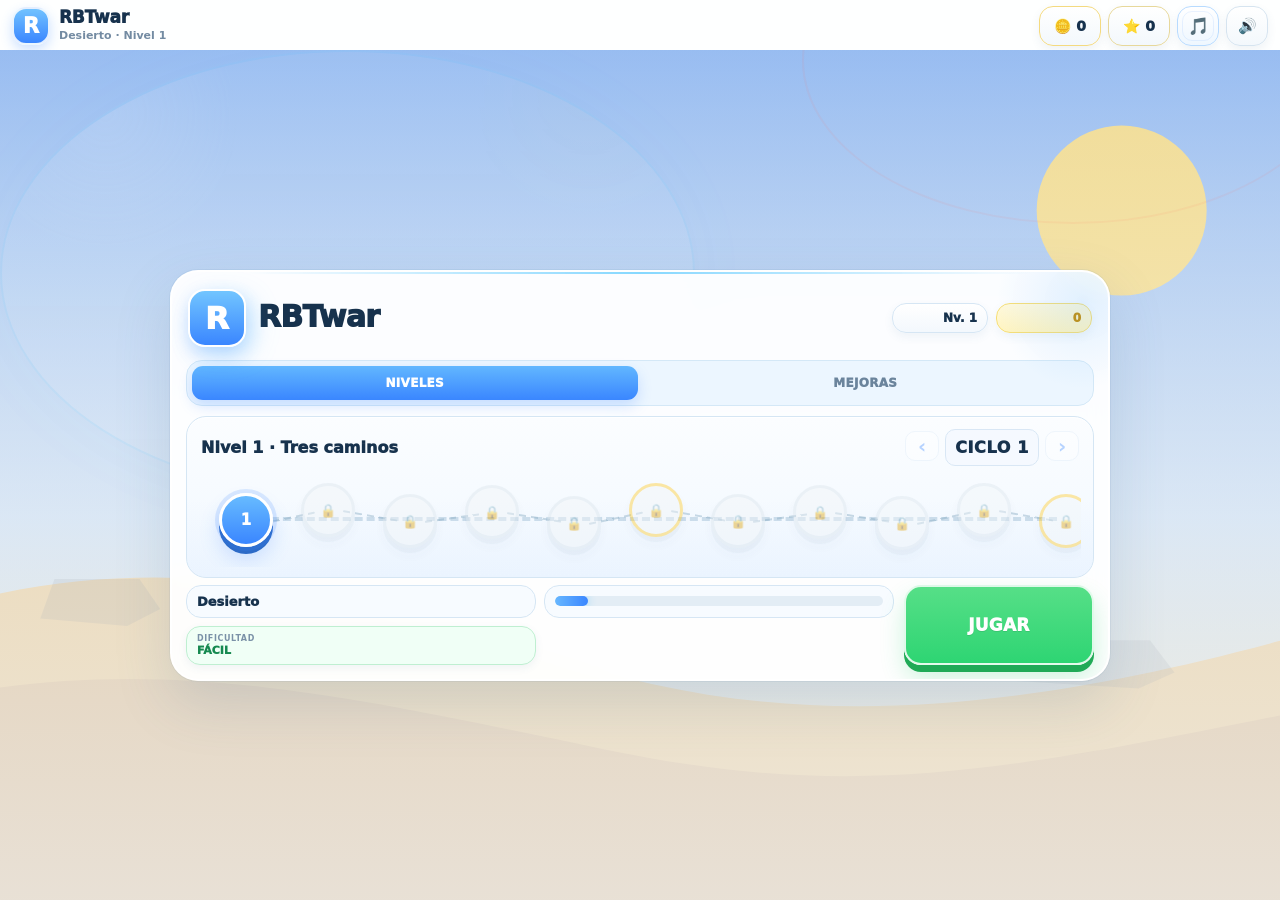
==== commit b731ace6: "Activa optimización de rendimiento v38" ====
--- a/index.html
+++ b/index.html
@@ -8,24 +8,24 @@
   <meta name="apple-mobile-web-app-capable" content="yes" />
   <meta name="apple-mobile-web-app-status-bar-style" content="default" />
   <meta name="description" content="RBTwar - estrategia ligera de robots por pelotones para celular." />
-  <link rel="icon" href="favicon.svg?v=37" type="image/svg+xml" />
+  <link rel="icon" href="favicon.svg?v=38" type="image/svg+xml" />
   <title>RBTwar</title>
-  <link rel="stylesheet" href="styles.css?v=37" />
-  <link rel="stylesheet" href="menu-v8.css?v=37" />
-  <link rel="stylesheet" href="v10.css?v=37" />
-  <link rel="stylesheet" href="v11.css?v=37" />
-  <link rel="stylesheet" href="v12.css?v=37" />
-  <link rel="stylesheet" href="v13.css?v=37" />
-  <link rel="stylesheet" href="v14.css?v=37" />
-  <link rel="stylesheet" href="v17.css?v=37" />
-  <link rel="stylesheet" href="v24.css?v=37" />
-  <link rel="stylesheet" href="v26.css?v=37" />
-  <link rel="stylesheet" href="v27.css?v=37" />
-  <link rel="stylesheet" href="v28.css?v=37" />
-  <link rel="stylesheet" href="v31.css?v=37" />
-  <link rel="stylesheet" href="v32.css?v=37" />
-  <link rel="stylesheet" href="v34.css?v=37" />
-  <link rel="stylesheet" href="v36.css?v=37" />
+  <link rel="stylesheet" href="styles.css?v=38" />
+  <link rel="stylesheet" href="menu-v8.css?v=38" />
+  <link rel="stylesheet" href="v10.css?v=38" />
+  <link rel="stylesheet" href="v11.css?v=38" />
+  <link rel="stylesheet" href="v12.css?v=38" />
+  <link rel="stylesheet" href="v13.css?v=38" />
+  <link rel="stylesheet" href="v14.css?v=38" />
+  <link rel="stylesheet" href="v17.css?v=38" />
+  <link rel="stylesheet" href="v24.css?v=38" />
+  <link rel="stylesheet" href="v26.css?v=38" />
+  <link rel="stylesheet" href="v27.css?v=38" />
+  <link rel="stylesheet" href="v28.css?v=38" />
+  <link rel="stylesheet" href="v31.css?v=38" />
+  <link rel="stylesheet" href="v32.css?v=38" />
+  <link rel="stylesheet" href="v34.css?v=38" />
+  <link rel="stylesheet" href="v36.css?v=38" />
 </head>
 <body data-biome="desert">
   <div id="app">
@@ -148,20 +148,19 @@
     <span>RBTwar se juega en horizontal.</span>
   </div>
 
-  <!-- RBTwar v37: 30 unidades globales, máximo 4 tipos por batalla y fábricas diferenciadas. -->
-  <script src="src/loader-v37.js?v=37" defer></script>
-  <script src="src/menu-v8.js?v=37" defer></script>
-  <script src="src/menu-v12.js?v=37" defer></script>
-  <script src="src/audio-v36.js?v=37" defer></script>
-  <script src="src/music-v36.js?v=37" defer></script>
-  <script src="src/ui-v14.js?v=37" defer></script>
-  <script src="src/experience-v33.js?v=37" defer></script>
-  <script src="src/experience-units-v37.js?v=37" defer></script>
-  <script src="src/analytics-v34.js?v=37" defer></script>
-  <script src="src/balance-ui-v32.js?v=37" defer></script>
-  <script src="src/progression-ui-v34.js?v=37" defer></script>
-  <script src="src/monetization-v34.js?v=37" defer></script>
-  <script src="src/result-actions-v36.js?v=37" defer></script>
-  <script src="src/units-ui-v37.js?v=37" defer></script>
+  <!-- RBTwar v38: elimina ciclos de UI y carga las 30 mejoras solo cuando se abren. -->
+  <script src="src/loader-v37.js?v=38" defer></script>
+  <script src="src/menu-v8.js?v=38" defer></script>
+  <script src="src/menu-v12.js?v=38" defer></script>
+  <script src="src/audio-v36.js?v=38" defer></script>
+  <script src="src/music-v36.js?v=38" defer></script>
+  <script src="src/ui-v14.js?v=38" defer></script>
+  <script src="src/experience-v33.js?v=38" defer></script>
+  <script src="src/experience-units-v37.js?v=38" defer></script>
+  <script src="src/analytics-v34.js?v=38" defer></script>
+  <script src="src/balance-ui-v32.js?v=38" defer></script>
+  <script src="src/progression-ui-v34.js?v=38" defer></script>
+  <script src="src/monetization-v34.js?v=38" defer></script>
+  <script src="src/result-actions-v36.js?v=38" defer></script>
 </body>
 </html>
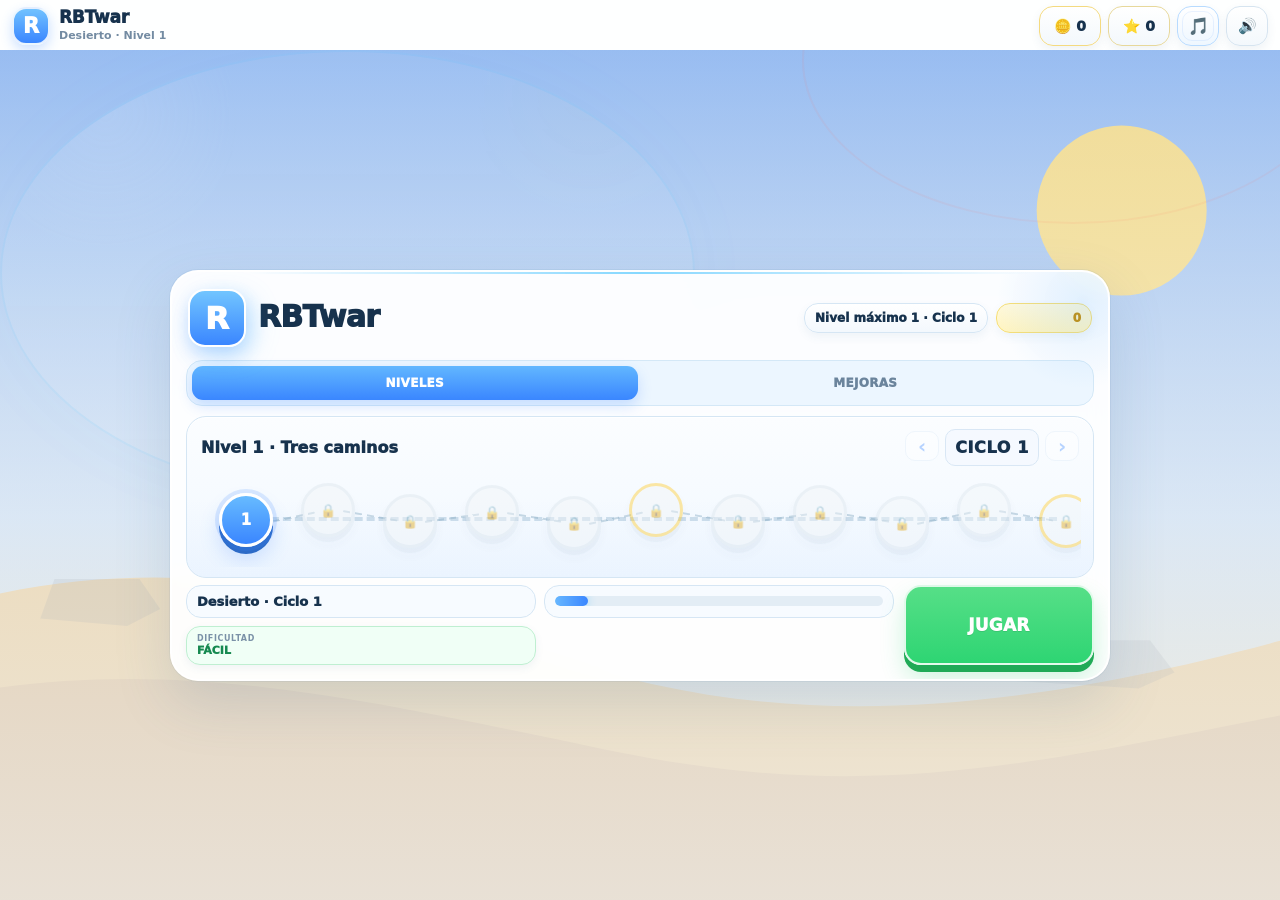
==== commit 2eb35dd6: "Enable portrait mobile gameplay" ====
--- a/index.html
+++ b/index.html
@@ -8,24 +8,25 @@
   <meta name="apple-mobile-web-app-capable" content="yes" />
   <meta name="apple-mobile-web-app-status-bar-style" content="default" />
   <meta name="description" content="RBTwar - estrategia ligera de robots por pelotones para celular." />
-  <link rel="icon" href="favicon.svg?v=38" type="image/svg+xml" />
+  <link rel="icon" href="favicon.svg?v=41" type="image/svg+xml" />
   <title>RBTwar</title>
-  <link rel="stylesheet" href="styles.css?v=38" />
-  <link rel="stylesheet" href="menu-v8.css?v=38" />
-  <link rel="stylesheet" href="v10.css?v=38" />
-  <link rel="stylesheet" href="v11.css?v=38" />
-  <link rel="stylesheet" href="v12.css?v=38" />
-  <link rel="stylesheet" href="v13.css?v=38" />
-  <link rel="stylesheet" href="v14.css?v=38" />
-  <link rel="stylesheet" href="v17.css?v=38" />
-  <link rel="stylesheet" href="v24.css?v=38" />
-  <link rel="stylesheet" href="v26.css?v=38" />
-  <link rel="stylesheet" href="v27.css?v=38" />
-  <link rel="stylesheet" href="v28.css?v=38" />
-  <link rel="stylesheet" href="v31.css?v=38" />
-  <link rel="stylesheet" href="v32.css?v=38" />
-  <link rel="stylesheet" href="v34.css?v=38" />
-  <link rel="stylesheet" href="v36.css?v=38" />
+  <link rel="stylesheet" href="styles.css?v=41" />
+  <link rel="stylesheet" href="menu-v8.css?v=41" />
+  <link rel="stylesheet" href="v10.css?v=41" />
+  <link rel="stylesheet" href="v11.css?v=41" />
+  <link rel="stylesheet" href="v12.css?v=41" />
+  <link rel="stylesheet" href="v13.css?v=41" />
+  <link rel="stylesheet" href="v14.css?v=41" />
+  <link rel="stylesheet" href="v17.css?v=41" />
+  <link rel="stylesheet" href="v24.css?v=41" />
+  <link rel="stylesheet" href="v26.css?v=41" />
+  <link rel="stylesheet" href="v27.css?v=41" />
+  <link rel="stylesheet" href="v28.css?v=41" />
+  <link rel="stylesheet" href="v31.css?v=41" />
+  <link rel="stylesheet" href="v32.css?v=41" />
+  <link rel="stylesheet" href="v34.css?v=41" />
+  <link rel="stylesheet" href="v36.css?v=41" />
+  <link rel="stylesheet" href="mobile-v41.css?v=41" />
 </head>
 <body data-biome="desert">
   <div id="app">
@@ -148,19 +149,20 @@
     <span>RBTwar se juega en horizontal.</span>
   </div>
 
-  <!-- RBTwar v38: elimina ciclos de UI y carga las 30 mejoras solo cuando se abren. -->
-  <script src="src/loader-v37.js?v=38" defer></script>
-  <script src="src/menu-v8.js?v=38" defer></script>
-  <script src="src/menu-v12.js?v=38" defer></script>
-  <script src="src/audio-v36.js?v=38" defer></script>
-  <script src="src/music-v36.js?v=38" defer></script>
-  <script src="src/ui-v14.js?v=38" defer></script>
-  <script src="src/experience-v33.js?v=38" defer></script>
-  <script src="src/experience-units-v37.js?v=38" defer></script>
-  <script src="src/analytics-v34.js?v=38" defer></script>
-  <script src="src/balance-ui-v32.js?v=38" defer></script>
-  <script src="src/progression-ui-v34.js?v=38" defer></script>
-  <script src="src/monetization-v34.js?v=38" defer></script>
-  <script src="src/result-actions-v36.js?v=38" defer></script>
+  <!-- RBTwar v41: jugable en móvil tanto en vertical como en horizontal. -->
+  <script src="src/engine-tuning-v39.js?v=41" defer></script>
+  <script src="src/loader-v37.js?v=41" defer></script>
+  <script src="src/menu-v8.js?v=41" defer></script>
+  <script src="src/menu-v12.js?v=41" defer></script>
+  <script src="src/audio-v36.js?v=41" defer></script>
+  <script src="src/music-v36.js?v=41" defer></script>
+  <script src="src/ui-v14.js?v=41" defer></script>
+  <script src="src/experience-v33.js?v=41" defer></script>
+  <script src="src/experience-units-v37.js?v=41" defer></script>
+  <script src="src/analytics-v34.js?v=41" defer></script>
+  <script src="src/balance-ui-v32.js?v=41" defer></script>
+  <script src="src/progression-ui-v34.js?v=41" defer></script>
+  <script src="src/monetization-v34.js?v=41" defer></script>
+  <script src="src/result-actions-v36.js?v=41" defer></script>
 </body>
 </html>
--- a/mobile-v41.css
+++ b/mobile-v41.css
@@ -0,0 +1,249 @@
+/* RBTwar v41 — soporte móvil real en vertical y horizontal */
+.rotate-overlay { display: none !important; }
+
+@media (orientation: portrait) and (max-width: 900px) {
+  html, body {
+    width: 100%;
+    min-height: 100%;
+    height: 100dvh;
+    overflow: hidden;
+  }
+
+  #app {
+    visibility: visible !important;
+    width: 100%;
+    height: 100dvh;
+    grid-template-rows: 48px minmax(0, 1fr) 46px;
+  }
+
+  body.menu-open #app {
+    grid-template-rows: 48px minmax(0, 1fr) 0;
+  }
+
+  .topbar {
+    gap: 5px;
+    padding-left: max(6px, env(safe-area-inset-left));
+    padding-right: max(6px, env(safe-area-inset-right));
+  }
+
+  .brand { gap: 5px; }
+  .brand-mark {
+    width: 30px;
+    height: 30px;
+    flex-basis: 30px;
+    border-radius: 9px;
+    font-size: 15px;
+  }
+  .brand strong { font-size: 12px; }
+  .brand small { display: none; }
+
+  .hud { gap: 3px; }
+  .hud-chip {
+    min-width: 45px;
+    height: 32px;
+    padding: 0 5px;
+    gap: 3px;
+    font-size: 10px;
+  }
+  .icon-btn {
+    width: 34px;
+    height: 32px;
+    padding: 0;
+    font-size: 12px;
+  }
+
+  .game-shell {
+    min-height: 0;
+    overflow: hidden;
+  }
+
+  #gameCanvas {
+    width: 100%;
+    height: 100%;
+  }
+
+  .bottombar {
+    min-height: 46px;
+    padding: 4px max(7px, env(safe-area-inset-right))
+      max(4px, env(safe-area-inset-bottom))
+      max(7px, env(safe-area-inset-left));
+  }
+  .bottombar button {
+    width: 48px;
+    height: 34px;
+  }
+
+  .start-screen {
+    display: block;
+    overflow-y: auto;
+    overscroll-behavior: contain;
+    padding: 6px;
+    -webkit-overflow-scrolling: touch;
+  }
+
+  .start-card {
+    width: 100%;
+    max-height: none;
+    min-height: calc(100% - 2px);
+    margin: 0 auto;
+    overflow: visible;
+    padding: 9px;
+    gap: 8px;
+    border-radius: 17px;
+  }
+
+  .start-hero {
+    grid-template-columns: auto minmax(0, 1fr);
+    gap: 8px;
+    min-height: 48px;
+  }
+  .start-logo-wrap,
+  .start-logo {
+    width: 48px;
+    height: 48px;
+  }
+  .start-logo {
+    border-radius: 14px;
+    font-size: 26px;
+  }
+  .start-copy h1 { font-size: 25px; }
+  .start-copy p { display: none; }
+  .start-meta { display: none; }
+
+  .start-tabs {
+    height: 34px;
+  }
+  .start-tab {
+    flex: 1;
+    height: 27px;
+    font-size: 8px;
+  }
+
+  .campaign-panel {
+    gap: 8px;
+  }
+
+  .level-map {
+    min-height: 142px;
+    padding: 8px 7px 6px;
+    overflow: hidden;
+  }
+
+  .level-map-head {
+    padding: 0 2px 5px;
+  }
+
+  .level-path {
+    height: 104px;
+    overflow-x: auto;
+    overflow-y: hidden;
+    justify-content: flex-start;
+    padding: 12px 8px 16px;
+    touch-action: pan-x;
+    scrollbar-width: none;
+  }
+  .level-path::-webkit-scrollbar { display: none; }
+  .level-step {
+    flex: 0 0 76px;
+    height: 70px;
+  }
+  .level-node {
+    width: 44px;
+    height: 44px;
+    font-size: 11px;
+  }
+  .level-step::after {
+    left: 55px;
+    width: 43px;
+  }
+  .level-stars {
+    top: 51px;
+  }
+
+  .campaign-footer {
+    grid-template-columns: 1fr;
+    gap: 7px;
+  }
+
+  .campaign-summary {
+    grid-template-columns: 1fr 1.35fr;
+    gap: 5px;
+  }
+  .campaign-progress { display: none; }
+
+  .zone-badge,
+  .army-badge {
+    min-height: 42px;
+    padding: 7px 8px;
+  }
+
+  .zone-badge strong,
+  .army-badge strong {
+    font-size: 9px;
+  }
+
+  .start-button {
+    width: 100%;
+    min-width: 0;
+    min-height: 48px;
+    font-size: 12px;
+  }
+
+  .upgrades-panel {
+    min-height: 220px;
+    max-height: none;
+    padding: 7px;
+  }
+
+  .upgrade-grid {
+    min-height: 160px;
+    padding-bottom: 6px;
+  }
+
+  .upgrade-card {
+    flex: 0 0 min(236px, 78vw);
+    min-width: min(236px, 78vw);
+  }
+
+  .tutorial {
+    bottom: 7px;
+    width: calc(100% - 12px);
+    min-height: 44px;
+    padding: 5px 6px 5px 8px;
+    gap: 5px;
+  }
+  .tutorial span {
+    min-width: 0;
+    overflow: hidden;
+    font-size: 8px;
+    text-overflow: ellipsis;
+    white-space: nowrap;
+  }
+
+  .selection-panel {
+    width: calc(100% - 12px);
+    bottom: 7px;
+  }
+  .selection-panel > span { display: none; }
+
+  .modal {
+    padding: 8px;
+  }
+  .modal-card {
+    width: min(94vw, 430px);
+  }
+  .modal-actions {
+    grid-template-columns: 1fr;
+  }
+}
+
+@media (orientation: portrait) and (max-width: 380px) {
+  .hud-chip {
+    min-width: 40px;
+    padding: 0 4px;
+  }
+  .icon-btn {
+    width: 31px;
+  }
+  .brand-copy { display: none; }
+}
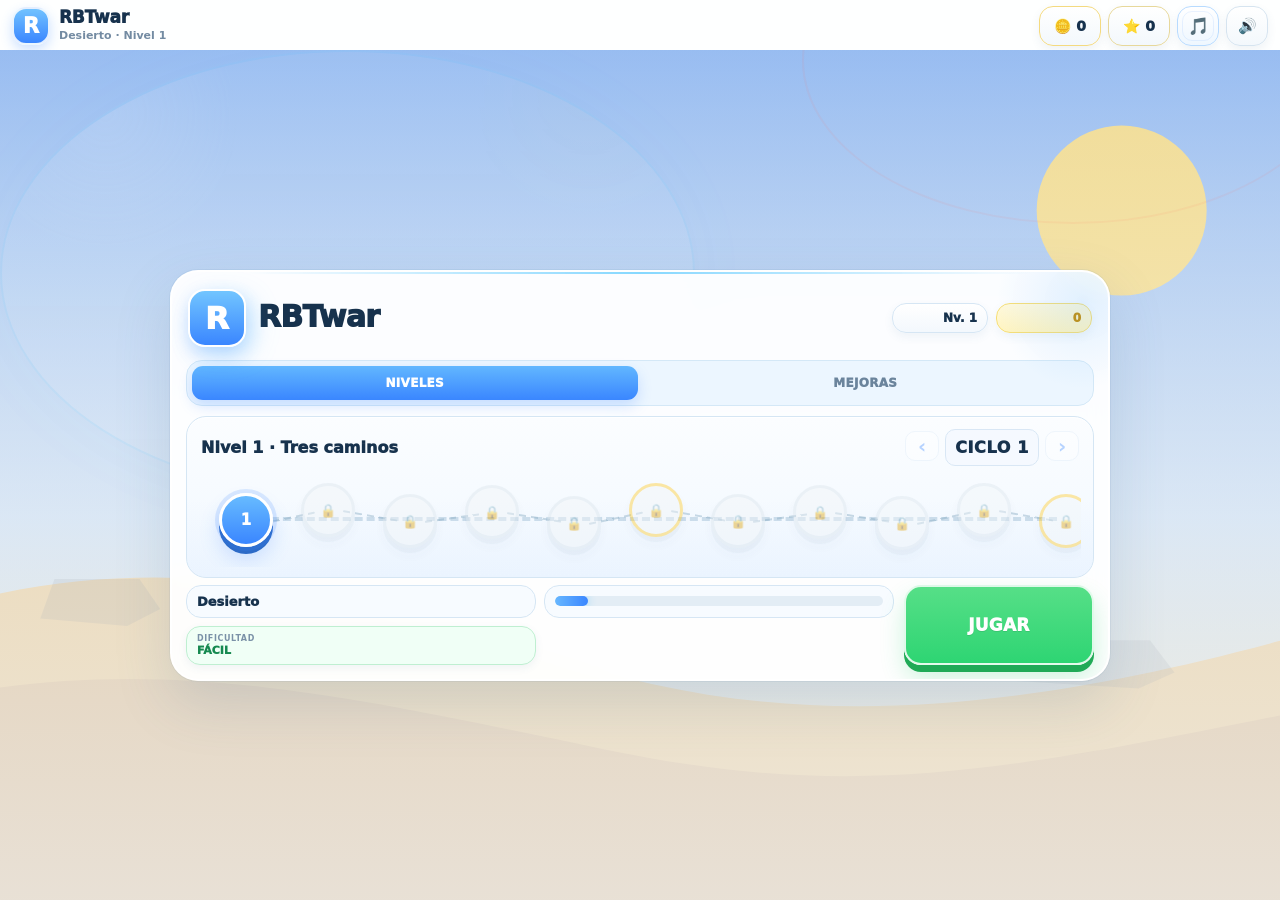
==== commit 61c4dfbd: "Publish mobile result layout v42" ====
--- a/index.html
+++ b/index.html
@@ -8,25 +8,25 @@
   <meta name="apple-mobile-web-app-capable" content="yes" />
   <meta name="apple-mobile-web-app-status-bar-style" content="default" />
   <meta name="description" content="RBTwar - estrategia ligera de robots por pelotones para celular." />
-  <link rel="icon" href="favicon.svg?v=41" type="image/svg+xml" />
+  <link rel="icon" href="favicon.svg?v=42" type="image/svg+xml" />
   <title>RBTwar</title>
-  <link rel="stylesheet" href="styles.css?v=41" />
-  <link rel="stylesheet" href="menu-v8.css?v=41" />
-  <link rel="stylesheet" href="v10.css?v=41" />
-  <link rel="stylesheet" href="v11.css?v=41" />
-  <link rel="stylesheet" href="v12.css?v=41" />
-  <link rel="stylesheet" href="v13.css?v=41" />
-  <link rel="stylesheet" href="v14.css?v=41" />
-  <link rel="stylesheet" href="v17.css?v=41" />
-  <link rel="stylesheet" href="v24.css?v=41" />
-  <link rel="stylesheet" href="v26.css?v=41" />
-  <link rel="stylesheet" href="v27.css?v=41" />
-  <link rel="stylesheet" href="v28.css?v=41" />
-  <link rel="stylesheet" href="v31.css?v=41" />
-  <link rel="stylesheet" href="v32.css?v=41" />
-  <link rel="stylesheet" href="v34.css?v=41" />
-  <link rel="stylesheet" href="v36.css?v=41" />
-  <link rel="stylesheet" href="mobile-v41.css?v=41" />
+  <link rel="stylesheet" href="styles.css?v=42" />
+  <link rel="stylesheet" href="menu-v8.css?v=42" />
+  <link rel="stylesheet" href="v10.css?v=42" />
+  <link rel="stylesheet" href="v11.css?v=42" />
+  <link rel="stylesheet" href="v12.css?v=42" />
+  <link rel="stylesheet" href="v13.css?v=42" />
+  <link rel="stylesheet" href="v14.css?v=42" />
+  <link rel="stylesheet" href="v17.css?v=42" />
+  <link rel="stylesheet" href="v24.css?v=42" />
+  <link rel="stylesheet" href="v26.css?v=42" />
+  <link rel="stylesheet" href="v27.css?v=42" />
+  <link rel="stylesheet" href="v28.css?v=42" />
+  <link rel="stylesheet" href="v31.css?v=42" />
+  <link rel="stylesheet" href="v32.css?v=42" />
+  <link rel="stylesheet" href="v34.css?v=42" />
+  <link rel="stylesheet" href="v36.css?v=42" />
+  <link rel="stylesheet" href="mobile-v41.css?v=42" />
 </head>
 <body data-biome="desert">
   <div id="app">
@@ -149,20 +149,20 @@
     <span>RBTwar se juega en horizontal.</span>
   </div>
 
-  <!-- RBTwar v41: jugable en móvil tanto en vertical como en horizontal. -->
-  <script src="src/engine-tuning-v39.js?v=41" defer></script>
-  <script src="src/loader-v37.js?v=41" defer></script>
-  <script src="src/menu-v8.js?v=41" defer></script>
-  <script src="src/menu-v12.js?v=41" defer></script>
-  <script src="src/audio-v36.js?v=41" defer></script>
-  <script src="src/music-v36.js?v=41" defer></script>
-  <script src="src/ui-v14.js?v=41" defer></script>
-  <script src="src/experience-v33.js?v=41" defer></script>
-  <script src="src/experience-units-v37.js?v=41" defer></script>
-  <script src="src/analytics-v34.js?v=41" defer></script>
-  <script src="src/balance-ui-v32.js?v=41" defer></script>
-  <script src="src/progression-ui-v34.js?v=41" defer></script>
-  <script src="src/monetization-v34.js?v=41" defer></script>
-  <script src="src/result-actions-v36.js?v=41" defer></script>
+  <!-- RBTwar v42: interfaz móvil y pantallas de resultado adaptadas. -->
+  <script src="src/engine-tuning-v39.js?v=42" defer></script>
+  <script src="src/loader-v37.js?v=42" defer></script>
+  <script src="src/menu-v8.js?v=42" defer></script>
+  <script src="src/menu-v12.js?v=42" defer></script>
+  <script src="src/audio-v36.js?v=42" defer></script>
+  <script src="src/music-v36.js?v=42" defer></script>
+  <script src="src/ui-v14.js?v=42" defer></script>
+  <script src="src/experience-v33.js?v=42" defer></script>
+  <script src="src/experience-units-v37.js?v=42" defer></script>
+  <script src="src/analytics-v34.js?v=42" defer></script>
+  <script src="src/balance-ui-v32.js?v=42" defer></script>
+  <script src="src/progression-ui-v34.js?v=42" defer></script>
+  <script src="src/monetization-v34.js?v=42" defer></script>
+  <script src="src/result-actions-v36.js?v=42" defer></script>
 </body>
 </html>
--- a/mobile-v41.css
+++ b/mobile-v41.css
@@ -247,3 +247,244 @@
   }
   .brand-copy { display: none; }
 }
+
+
+/* RBTwar v42 — resultado/intro responsive en teléfonos verticales */
+@media (orientation: portrait) and (max-width: 900px) {
+  .experience-overlay {
+    padding:
+      max(12px, env(safe-area-inset-top))
+      max(12px, env(safe-area-inset-right))
+      max(12px, env(safe-area-inset-bottom))
+      max(12px, env(safe-area-inset-left));
+    overflow-y: auto;
+    align-items: center;
+  }
+
+  .experience-card {
+    width: min(100%, 520px);
+    min-height: 0;
+    max-height: calc(100dvh - 28px);
+    grid-template-columns: 94px minmax(0, 1fr);
+    grid-template-rows: auto auto;
+    align-items: center;
+    gap: 14px 14px;
+    padding: 22px 18px 18px;
+    border-radius: 24px;
+    overflow: auto;
+  }
+
+  .commander-wrap {
+    grid-column: 1;
+    grid-row: 1;
+    gap: 7px;
+  }
+
+  .commander-avatar {
+    width: 82px;
+    height: 76px;
+    border-width: 4px;
+    border-radius: 26px 26px 29px 29px;
+  }
+
+  .commander-avatar::before {
+    inset: 10px 10px 12px;
+    border-radius: 18px;
+  }
+
+  .commander-avatar::after {
+    width: 30px;
+    height: 21px;
+    bottom: -9px;
+    font-size: 10px;
+    border-radius: 8px 8px 10px 10px;
+  }
+
+  .commander-antenna {
+    width: 4px;
+    height: 17px;
+    top: -17px;
+  }
+
+  .commander-antenna::after {
+    width: 11px;
+    height: 11px;
+    top: -6px;
+    border-width: 2px;
+  }
+
+  .commander-ear {
+    width: 11px;
+    height: 30px;
+    top: 23px;
+    border-width: 2px;
+  }
+  .commander-ear.left { left: -9px; }
+  .commander-ear.right { right: -9px; }
+
+  .commander-face .eye {
+    width: 14px;
+    height: 7px;
+    top: 30px;
+  }
+  .commander-face .eye.left { left: 21px; }
+  .commander-face .eye.right { right: 21px; }
+  .commander-face .mouth {
+    width: 21px;
+    height: 6px;
+    bottom: 19px;
+    border-bottom-width: 3px;
+  }
+  .commander-avatar.victory .eye,
+  .commander-avatar.celebrate .eye {
+    height: 4px;
+    top: 31px;
+  }
+  .commander-avatar.victory .mouth,
+  .commander-avatar.celebrate .mouth {
+    height: 10px;
+    border-bottom-width: 4px;
+  }
+  .commander-avatar.defeat .mouth {
+    bottom: 16px;
+    border-top-width: 3px;
+  }
+
+  .commander-name {
+    min-width: 48px;
+    height: 21px;
+    padding: 0 8px;
+    font-size: 9px;
+  }
+
+  .experience-copy {
+    grid-column: 2;
+    grid-row: 1;
+    width: 100%;
+    min-width: 0;
+    text-align: left;
+  }
+
+  .experience-kicker {
+    min-height: 24px;
+    max-width: 100%;
+    padding: 0 9px;
+    font-size: 9px;
+    letter-spacing: .45px;
+    white-space: nowrap;
+  }
+
+  .experience-copy h2 {
+    margin: 7px 0 4px;
+    font-size: clamp(22px, 7vw, 30px);
+    line-height: 1.04;
+    letter-spacing: -.55px;
+    overflow-wrap: anywhere;
+  }
+
+  .experience-copy p {
+    font-size: 12px;
+    line-height: 1.3;
+    overflow-wrap: anywhere;
+  }
+
+  .experience-feature {
+    min-height: 30px;
+    max-width: 100%;
+    margin-top: 9px;
+    padding: 5px 10px;
+    font-size: 10px;
+    line-height: 1.2;
+    white-space: normal;
+    text-align: left;
+  }
+
+  .experience-continue {
+    grid-column: 1 / -1;
+    grid-row: 2;
+    width: 100%;
+    min-height: 52px;
+    padding: 0 14px;
+    border-radius: 15px;
+    font-size: 12px;
+    line-height: 1.15;
+    white-space: normal;
+  }
+
+  #resultModal {
+    padding: 10px;
+  }
+
+  #resultModal .modal-card {
+    width: min(100%, 430px);
+    max-height: calc(100dvh - 20px);
+    padding: 16px 14px;
+    border-radius: 22px !important;
+  }
+
+  #resultModal #resultTitle {
+    font-size: 22px !important;
+    line-height: 1.08;
+  }
+
+  #resultModal .result-stars {
+    min-height: 28px;
+    margin: 5px 0 !important;
+    font-size: 26px !important;
+    letter-spacing: 3px !important;
+  }
+
+  #resultModal .reward {
+    margin: 8px 0 10px;
+    padding: 9px 10px;
+  }
+
+  #resultModal .modal-actions {
+    grid-template-columns: 1fr !important;
+    gap: 8px !important;
+  }
+
+  #resultModal .modal-actions button {
+    width: 100%;
+    min-height: 44px;
+    white-space: normal !important;
+  }
+}
+
+@media (orientation: portrait) and (max-width: 360px) {
+  .experience-card {
+    grid-template-columns: 78px minmax(0, 1fr);
+    gap: 12px 10px;
+    padding: 20px 14px 15px;
+  }
+
+  .commander-avatar {
+    width: 70px;
+    height: 65px;
+  }
+
+  .commander-avatar::before {
+    inset: 9px 8px 11px;
+  }
+
+  .commander-face .eye {
+    width: 12px;
+    top: 25px;
+  }
+  .commander-face .eye.left { left: 18px; }
+  .commander-face .eye.right { right: 18px; }
+  .commander-face .mouth {
+    width: 18px;
+    bottom: 16px;
+  }
+
+  .experience-copy h2 {
+    font-size: 21px;
+  }
+  .experience-copy p {
+    font-size: 11px;
+  }
+  .experience-feature {
+    font-size: 9px;
+  }
+}
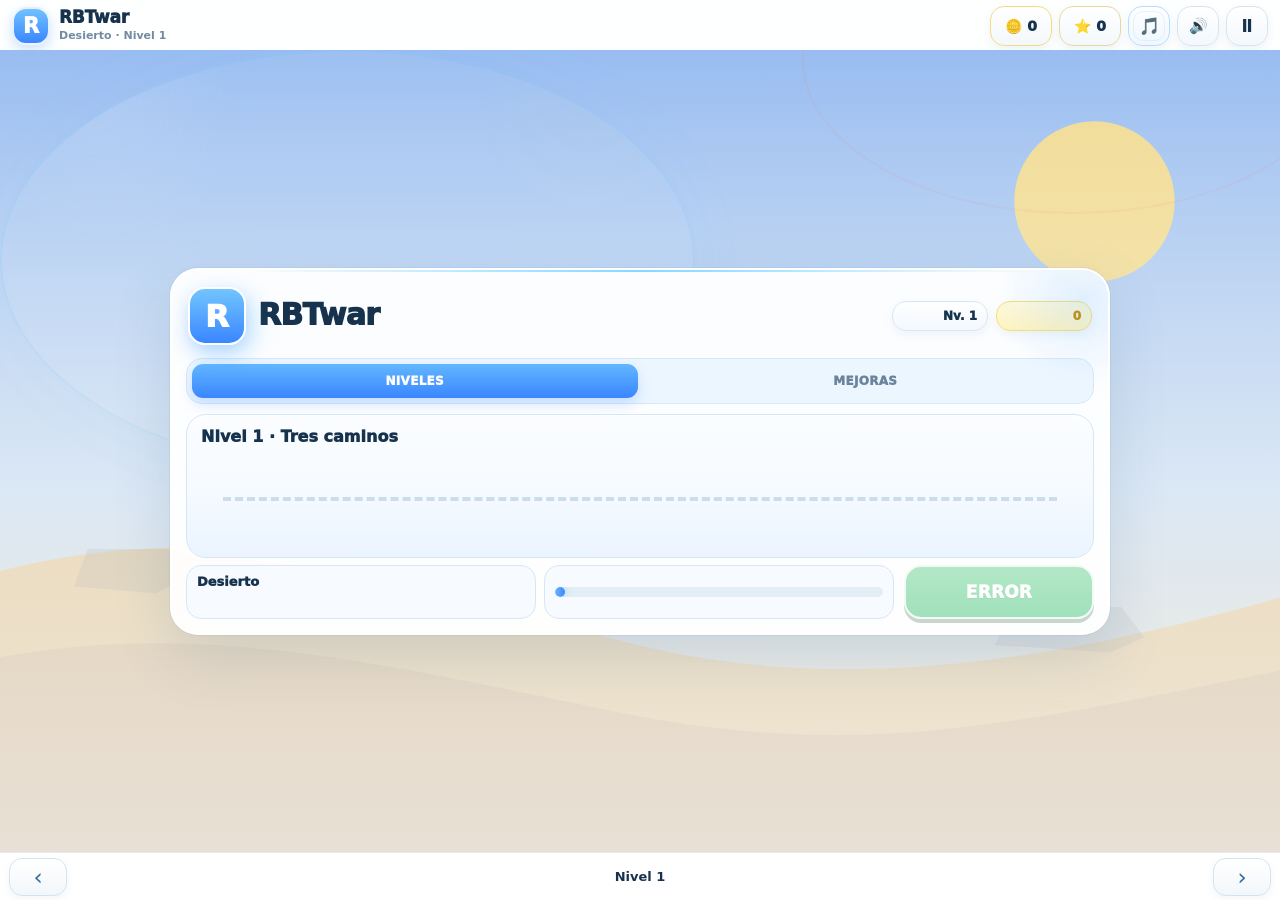
==== commit 7ab3b0cc: "Publish natural terrain v43" ====
--- a/index.html
+++ b/index.html
@@ -8,25 +8,25 @@
   <meta name="apple-mobile-web-app-capable" content="yes" />
   <meta name="apple-mobile-web-app-status-bar-style" content="default" />
   <meta name="description" content="RBTwar - estrategia ligera de robots por pelotones para celular." />
-  <link rel="icon" href="favicon.svg?v=42" type="image/svg+xml" />
+  <link rel="icon" href="favicon.svg?v=43" type="image/svg+xml" />
   <title>RBTwar</title>
-  <link rel="stylesheet" href="styles.css?v=42" />
-  <link rel="stylesheet" href="menu-v8.css?v=42" />
-  <link rel="stylesheet" href="v10.css?v=42" />
-  <link rel="stylesheet" href="v11.css?v=42" />
-  <link rel="stylesheet" href="v12.css?v=42" />
-  <link rel="stylesheet" href="v13.css?v=42" />
-  <link rel="stylesheet" href="v14.css?v=42" />
-  <link rel="stylesheet" href="v17.css?v=42" />
-  <link rel="stylesheet" href="v24.css?v=42" />
-  <link rel="stylesheet" href="v26.css?v=42" />
-  <link rel="stylesheet" href="v27.css?v=42" />
-  <link rel="stylesheet" href="v28.css?v=42" />
-  <link rel="stylesheet" href="v31.css?v=42" />
-  <link rel="stylesheet" href="v32.css?v=42" />
-  <link rel="stylesheet" href="v34.css?v=42" />
-  <link rel="stylesheet" href="v36.css?v=42" />
-  <link rel="stylesheet" href="mobile-v41.css?v=42" />
+  <link rel="stylesheet" href="styles.css?v=43" />
+  <link rel="stylesheet" href="menu-v8.css?v=43" />
+  <link rel="stylesheet" href="v10.css?v=43" />
+  <link rel="stylesheet" href="v11.css?v=43" />
+  <link rel="stylesheet" href="v12.css?v=43" />
+  <link rel="stylesheet" href="v13.css?v=43" />
+  <link rel="stylesheet" href="v14.css?v=43" />
+  <link rel="stylesheet" href="v17.css?v=43" />
+  <link rel="stylesheet" href="v24.css?v=43" />
+  <link rel="stylesheet" href="v26.css?v=43" />
+  <link rel="stylesheet" href="v27.css?v=43" />
+  <link rel="stylesheet" href="v28.css?v=43" />
+  <link rel="stylesheet" href="v31.css?v=43" />
+  <link rel="stylesheet" href="v32.css?v=43" />
+  <link rel="stylesheet" href="v34.css?v=43" />
+  <link rel="stylesheet" href="v36.css?v=43" />
+  <link rel="stylesheet" href="mobile-v41.css?v=43" />
 </head>
 <body data-biome="desert">
   <div id="app">
@@ -149,20 +149,20 @@
     <span>RBTwar se juega en horizontal.</span>
   </div>
 
-  <!-- RBTwar v42: interfaz móvil y pantallas de resultado adaptadas. -->
-  <script src="src/engine-tuning-v39.js?v=42" defer></script>
-  <script src="src/loader-v37.js?v=42" defer></script>
-  <script src="src/menu-v8.js?v=42" defer></script>
-  <script src="src/menu-v12.js?v=42" defer></script>
-  <script src="src/audio-v36.js?v=42" defer></script>
-  <script src="src/music-v36.js?v=42" defer></script>
-  <script src="src/ui-v14.js?v=42" defer></script>
-  <script src="src/experience-v33.js?v=42" defer></script>
-  <script src="src/experience-units-v37.js?v=42" defer></script>
-  <script src="src/analytics-v34.js?v=42" defer></script>
-  <script src="src/balance-ui-v32.js?v=42" defer></script>
-  <script src="src/progression-ui-v34.js?v=42" defer></script>
-  <script src="src/monetization-v34.js?v=42" defer></script>
-  <script src="src/result-actions-v36.js?v=42" defer></script>
+  <!-- RBTwar v43: terreno natural y fondo de biomas mejorado. -->
+  <script src="src/engine-tuning-v39.js?v=43" defer></script>
+  <script src="src/loader-v37.js?v=43" defer></script>
+  <script src="src/menu-v8.js?v=43" defer></script>
+  <script src="src/menu-v12.js?v=43" defer></script>
+  <script src="src/audio-v36.js?v=43" defer></script>
+  <script src="src/music-v36.js?v=43" defer></script>
+  <script src="src/ui-v14.js?v=43" defer></script>
+  <script src="src/experience-v33.js?v=43" defer></script>
+  <script src="src/experience-units-v37.js?v=43" defer></script>
+  <script src="src/analytics-v34.js?v=43" defer></script>
+  <script src="src/balance-ui-v32.js?v=43" defer></script>
+  <script src="src/progression-ui-v34.js?v=43" defer></script>
+  <script src="src/monetization-v34.js?v=43" defer></script>
+  <script src="src/result-actions-v36.js?v=43" defer></script>
 </body>
 </html>
